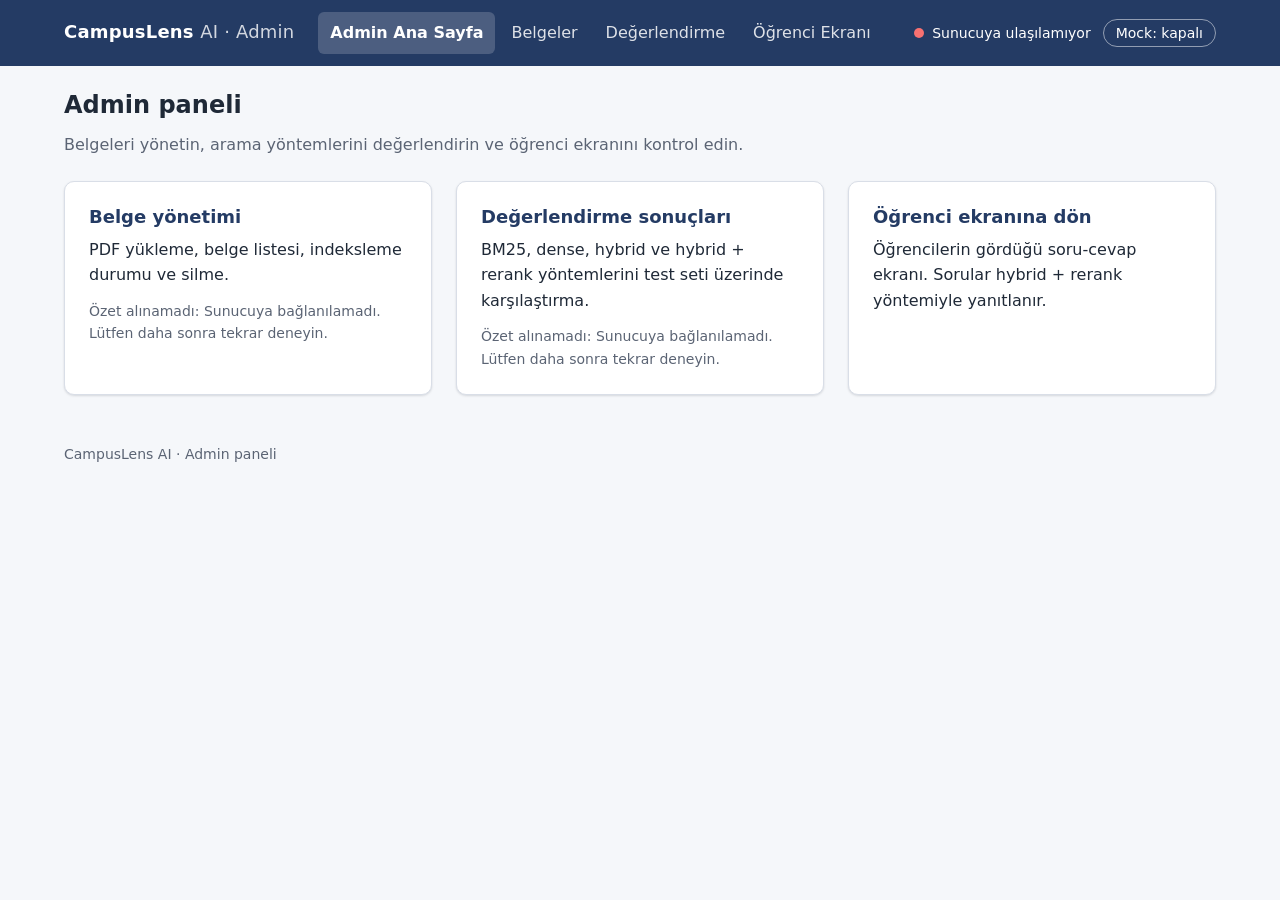
==== frontend/admin.html @ b98a8dbb "fix(frontend): separate student and admin interfaces" ====
<!doctype html>
<html lang="tr">
  <head>
    <meta charset="utf-8" />
    <meta name="viewport" content="width=device-width, initial-scale=1" />
    <title>Admin · CampusLens AI</title>
    <link rel="stylesheet" href="css/app.css" />
    <script type="module" src="js/admin.js"></script>
  </head>
  <body>
    <a class="skip-link" href="#main">İçeriğe geç</a>

    <header class="site-header">
      <div class="site-header__inner">
        <a class="brand" href="admin.html">CampusLens <span>AI · Admin</span></a>
        <nav class="nav" aria-label="Admin menüsü">
          <a href="admin.html" aria-current="page">Admin Ana Sayfa</a>
          <a href="documents.html">Belgeler</a>
          <a href="evaluation.html">Değerlendirme</a>
          <a href="index.html">Öğrenci Ekranı</a>
        </nav>
        <div class="header-tools">
          <span class="health" data-health data-status="unknown" role="status">
            <span class="health__dot" aria-hidden="true"></span>
            <span data-health-text>Sunucu kontrol ediliyor…</span>
          </span>
          <button type="button" class="mock-toggle" data-mock-toggle aria-pressed="false">Mock: kapalı</button>
        </div>
      </div>
    </header>

    <main id="main" class="page" tabindex="-1">
      <div class="page-intro">
        <h1>Admin paneli</h1>
        <p>Belgeleri yönetin, arama yöntemlerini değerlendirin ve öğrenci ekranını kontrol edin.</p>
      </div>

      <ul class="admin-grid" aria-label="Admin bölümleri">
        <li class="card link-card">
          <h2><a class="link-card__link" href="documents.html">Belge yönetimi</a></h2>
          <p>PDF yükleme, belge listesi, indeksleme durumu ve silme.</p>
          <p class="link-card__summary muted" id="documents-summary" aria-live="polite">Özet yükleniyor…</p>
        </li>
        <li class="card link-card">
          <h2><a class="link-card__link" href="evaluation.html">Değerlendirme sonuçları</a></h2>
          <p>BM25, dense, hybrid ve hybrid + rerank yöntemlerini test seti üzerinde karşılaştırma.</p>
          <p class="link-card__summary muted" id="evaluation-summary" aria-live="polite">Özet yükleniyor…</p>
        </li>
        <li class="card link-card">
          <h2><a class="link-card__link" href="index.html">Öğrenci ekranına dön</a></h2>
          <p>Öğrencilerin gördüğü soru-cevap ekranı. Sorular hybrid + rerank yöntemiyle yanıtlanır.</p>
        </li>
      </ul>
    </main>

    <footer class="site-footer">CampusLens AI · Admin paneli</footer>
  </body>
</html>
---- frontend/css/app.css ----
/* ==========================================================================
   CampusLens AI — tek stil dosyası
   Renk ve boşluk değerleri yalnızca burada, değişken olarak tanımlanır.
   ========================================================================== */

:root {
  /* Marka renkleri (görev kılavuzu) */
  --color-primary: #243b64;
  --color-primary-hover: #1b2e4f;
  --color-primary-soft: #e6ebf3;
  --color-bg: #f5f7fa;
  --color-surface: #ffffff;
  --color-text: #1f2937;
  --color-text-muted: #5b6474;
  --color-border: #d9dee7;
  --color-success: #137a52;
  --color-success-soft: #e5f3ed;
  --color-error: #b42318;
  --color-error-soft: #fdecea;
  --color-warning: #8a5a00;
  --color-warning-soft: #fdf3dc;
  --color-neutral: #475569;
  --color-neutral-soft: #eef1f5;
  --color-focus: #3b82f6;
  --color-highlight: #fff4c2;

  /* Boşluklar */
  --space-1: 4px;
  --space-2: 8px;
  --space-3: 12px;
  --space-4: 16px;
  --space-5: 24px;
  --space-6: 32px;
  --space-7: 48px;

  /* Tipografi */
  --font-sans: system-ui, -apple-system, "Segoe UI", Roboto, "Helvetica Neue", Arial, sans-serif;
  --font-mono: ui-monospace, SFMono-Regular, Menlo, Consolas, monospace;
  --font-size-sm: 0.875rem;
  --font-size-base: 1rem;
  --font-size-lg: 1.125rem;
  --font-size-xl: 1.5rem;
  --line-height: 1.6;

  /* Diğer */
  --radius-sm: 6px;
  --radius: 10px;
  --shadow: 0 1px 2px rgba(15, 23, 42, 0.06), 0 1px 3px rgba(15, 23, 42, 0.08);
  --content-width: 1200px;
  --transition: 150ms ease;
}

/* ---------- Temel ---------- */

*,
*::before,
*::after {
  box-sizing: border-box;
}

html {
  -webkit-text-size-adjust: 100%;
}

body {
  margin: 0;
  font-family: var(--font-sans);
  font-size: var(--font-size-base);
  line-height: var(--line-height);
  color: var(--color-text);
  background: var(--color-bg);
  overflow-wrap: anywhere;
}

h1,
h2,
h3 {
  line-height: 1.25;
  margin: 0 0 var(--space-3);
}

h1 {
  font-size: var(--font-size-xl);
}

h2 {
  font-size: var(--font-size-lg);
}

h3 {
  font-size: var(--font-size-base);
}

p {
  margin: 0 0 var(--space-3);
}

a {
  color: var(--color-primary);
}

[hidden] {
  display: none !important;
}

:focus-visible {
  outline: 3px solid var(--color-focus);
  outline-offset: 2px;
}

.visually-hidden {
  position: absolute;
  width: 1px;
  height: 1px;
  padding: 0;
  margin: -1px;
  overflow: hidden;
  clip: rect(0, 0, 0, 0);
  white-space: nowrap;
  border: 0;
}

.skip-link {
  position: absolute;
  left: var(--space-4);
  top: -100px;
  z-index: 100;
  padding: var(--space-2) var(--space-4);
  background: var(--color-surface);
  color: var(--color-primary);
  border-radius: var(--radius-sm);
  box-shadow: var(--shadow);
}

.skip-link:focus {
  top: var(--space-2);
}

/* ---------- Üst bar ---------- */

.site-header {
  background: var(--color-primary);
  color: #fff;
}

.site-header__inner {
  max-width: var(--content-width);
  margin: 0 auto;
  padding: var(--space-3) var(--space-5);
  display: flex;
  align-items: center;
  gap: var(--space-5);
  flex-wrap: wrap;
}

.brand {
  font-weight: 700;
  font-size: var(--font-size-lg);
  color: #fff;
  text-decoration: none;
  letter-spacing: 0.2px;
}

.brand span {
  font-weight: 400;
  opacity: 0.8;
}

.nav {
  display: flex;
  gap: var(--space-1);
  flex-wrap: wrap;
}

.nav a {
  color: #fff;
  text-decoration: none;
  padding: var(--space-2) var(--space-3);
  border-radius: var(--radius-sm);
  opacity: 0.85;
}

.nav a:hover {
  opacity: 1;
  background: rgba(255, 255, 255, 0.1);
}

.nav a[aria-current="page"] {
  opacity: 1;
  background: rgba(255, 255, 255, 0.18);
  font-weight: 600;
}

.nav a:focus-visible,
.site-header button:focus-visible {
  outline-color: #fff;
}

.header-tools {
  margin-left: auto;
  display: flex;
  align-items: center;
  gap: var(--space-3);
  flex-wrap: wrap;
}

.health {
  display: inline-flex;
  align-items: center;
  gap: var(--space-2);
  font-size: var(--font-size-sm);
}

.health__dot {
  width: 10px;
  height: 10px;
  border-radius: 50%;
  background: #9ca3af;
}

.health[data-status="ok"] .health__dot {
  background: #34d399;
}

.health[data-status="down"] .health__dot {
  background: #f87171;
}

.health[data-status="mock"] .health__dot {
  background: #fbbf24;
}

.mock-toggle {
  font: inherit;
  font-size: var(--font-size-sm);
  color: #fff;
  background: transparent;
  border: 1px solid rgba(255, 255, 255, 0.5);
  border-radius: 999px;
  padding: 2px var(--space-3);
  cursor: pointer;
}

.mock-toggle[aria-pressed="true"] {
  background: #fbbf24;
  border-color: #fbbf24;
  color: var(--color-text);
}

/* ---------- Sayfa düzeni ---------- */

.page {
  max-width: var(--content-width);
  margin: 0 auto;
  padding: var(--space-5);
}

.page-intro {
  margin-bottom: var(--space-5);
}

.page-intro p {
  color: var(--color-text-muted);
  max-width: 70ch;
}

.layout {
  display: grid;
  gap: var(--space-5);
  align-items: start;
}

.layout--chat {
  grid-template-columns: minmax(0, 3fr) minmax(0, 2fr);
}

.layout--documents {
  grid-template-columns: minmax(0, 1fr) minmax(0, 2fr);
}

.stack {
  display: grid;
  grid-template-columns: minmax(0, 1fr);
  gap: var(--space-5);
  min-width: 0;
}

.card {
  background: var(--color-surface);
  border: 1px solid var(--color-border);
  border-radius: var(--radius);
  box-shadow: var(--shadow);
  padding: var(--space-5);
  min-width: 0;
}

.card__header {
  display: flex;
  align-items: center;
  justify-content: space-between;
  gap: var(--space-3);
  flex-wrap: wrap;
  margin-bottom: var(--space-4);
}

.card__header h2 {
  margin: 0;
}

.section-spaced {
  margin-top: var(--space-5);
}

.muted {
  color: var(--color-text-muted);
  font-size: var(--font-size-sm);
}

.site-footer {
  max-width: var(--content-width);
  margin: 0 auto;
  padding: var(--space-5);
  color: var(--color-text-muted);
  font-size: var(--font-size-sm);
}

/* ---------- Form ---------- */

.field {
  display: grid;
  gap: var(--space-1);
  margin-bottom: var(--space-4);
}

.field label,
.field legend {
  font-weight: 600;
  font-size: var(--font-size-sm);
}

.field__hint {
  font-size: var(--font-size-sm);
  color: var(--color-text-muted);
}

.field__row {
  display: flex;
  justify-content: space-between;
  gap: var(--space-3);
}

input[type="text"],
input[type="url"],
input[type="file"],
select,
textarea {
  font: inherit;
  color: inherit;
  width: 100%;
  padding: var(--space-2) var(--space-3);
  border: 1px solid var(--color-border);
  border-radius: var(--radius-sm);
  background: var(--color-surface);
}

textarea {
  resize: vertical;
  min-height: 110px;
}

input:focus-visible,
select:focus-visible,
textarea:focus-visible {
  outline: 3px solid var(--color-focus);
  outline-offset: 0;
  border-color: var(--color-focus);
}

[aria-invalid="true"] {
  border-color: var(--color-error);
}

.form-row {
  display: grid;
  grid-template-columns: repeat(auto-fit, minmax(180px, 1fr));
  gap: var(--space-4);
}

.form-actions {
  display: flex;
  gap: var(--space-3);
  flex-wrap: wrap;
  align-items: center;
}

/* ---------- Buton ---------- */

.button {
  font: inherit;
  font-weight: 600;
  display: inline-flex;
  align-items: center;
  justify-content: center;
  gap: var(--space-2);
  padding: var(--space-2) var(--space-4);
  border-radius: var(--radius-sm);
  border: 1px solid var(--color-primary);
  background: var(--color-primary);
  color: #fff;
  cursor: pointer;
  transition: background var(--transition);
  min-height: 40px;
}

.button:hover:not(:disabled) {
  background: var(--color-primary-hover);
}

.button:disabled {
  opacity: 0.6;
  cursor: not-allowed;
}

.button--secondary {
  background: var(--color-surface);
  color: var(--color-primary);
}

.button--secondary:hover:not(:disabled) {
  background: var(--color-primary-soft);
}

.button--danger {
  background: var(--color-surface);
  color: var(--color-error);
  border-color: var(--color-error);
}

.button--danger:hover:not(:disabled) {
  background: var(--color-error-soft);
}

.button--danger[data-confirm="true"] {
  background: var(--color-error);
  color: #fff;
}

.button--small {
  min-height: 32px;
  padding: var(--space-1) var(--space-3);
  font-size: var(--font-size-sm);
}

.chip-list {
  display: flex;
  flex-wrap: wrap;
  gap: var(--space-2);
  margin: 0 0 var(--space-4);
  padding: 0;
  list-style: none;
}

.chip {
  font: inherit;
  font-size: var(--font-size-sm);
  padding: var(--space-1) var(--space-3);
  border-radius: 999px;
  border: 1px solid var(--color-border);
  background: var(--color-bg);
  color: var(--color-text);
  cursor: pointer;
  text-align: left;
}

.chip:hover {
  border-color: var(--color-primary);
}

.spinner {
  width: 16px;
  height: 16px;
  border: 2px solid currentColor;
  border-right-color: transparent;
  border-radius: 50%;
  animation: spin 0.8s linear infinite;
  flex: none;
}

@keyframes spin {
  to {
    transform: rotate(360deg);
  }
}

/* ---------- Durum kutuları ---------- */

.state {
  border-radius: var(--radius);
  padding: var(--space-4) var(--space-5);
  border: 1px solid var(--color-border);
  background: var(--color-surface);
}

.state h3 {
  margin-bottom: var(--space-1);
}

.state p:last-child {
  margin-bottom: 0;
}

.state--empty {
  border-style: dashed;
  color: var(--color-text-muted);
  background: transparent;
}

.state--loading {
  display: flex;
  align-items: center;
  gap: var(--space-3);
  color: var(--color-primary);
}

.state--error {
  border-color: var(--color-error);
  background: var(--color-error-soft);
  color: var(--color-error);
}

.state--error .state__detail {
  color: var(--color-text);
  font-size: var(--font-size-sm);
}

.state--success {
  border-color: var(--color-success);
  background: var(--color-success-soft);
  color: var(--color-success);
}

/* Yetersiz kaynak: hata değil, açıklayıcı nötr durum */
.state--neutral {
  border-color: var(--color-neutral);
  border-left-width: 4px;
  background: var(--color-neutral-soft);
  color: var(--color-text);
}

.state--neutral h3 {
  color: var(--color-neutral);
}

/* ---------- Yanıt ---------- */

.answer__text {
  font-size: var(--font-size-lg);
  margin-bottom: var(--space-4);
  white-space: pre-wrap;
}

.citation {
  font: inherit;
  font-size: 0.8em;
  font-weight: 700;
  vertical-align: super;
  line-height: 1;
  padding: 1px 5px;
  margin: 0 1px;
  border-radius: 4px;
  border: 1px solid var(--color-primary);
  background: var(--color-primary-soft);
  color: var(--color-primary);
  cursor: pointer;
}

.citation:hover {
  background: var(--color-primary);
  color: #fff;
}

.citation--missing {
  border-style: dashed;
  cursor: default;
  opacity: 0.7;
}

.metrics {
  display: flex;
  flex-wrap: wrap;
  gap: var(--space-2) var(--space-5);
  margin: 0;
  padding-top: var(--space-3);
  border-top: 1px solid var(--color-border);
  font-size: var(--font-size-sm);
}

.metrics div {
  display: flex;
  gap: var(--space-1);
}

.metrics dt {
  color: var(--color-text-muted);
}

.metrics dd {
  margin: 0;
  font-weight: 600;
  font-variant-numeric: tabular-nums;
}

/* ---------- Kaynak kartları ---------- */

.source-list {
  display: grid;
  gap: var(--space-3);
  margin: 0;
  padding: 0;
  list-style: none;
}

.source-card {
  border: 1px solid var(--color-border);
  border-radius: var(--radius);
  padding: var(--space-4);
  background: var(--color-surface);
  transition: background var(--transition), border-color var(--transition);
  scroll-margin-top: var(--space-5);
}

.source-card.is-highlighted {
  border-color: var(--color-primary);
  background: var(--color-highlight);
}

.source-card__head {
  display: flex;
  align-items: baseline;
  gap: var(--space-2);
  margin-bottom: var(--space-2);
}

.source-card__id {
  flex: none;
  font-weight: 700;
  font-size: var(--font-size-sm);
  padding: 0 var(--space-2);
  border-radius: 4px;
  background: var(--color-primary);
  color: #fff;
}

.source-card__title {
  font-weight: 600;
  margin: 0;
}

.source-card__page {
  font-size: var(--font-size-sm);
  color: var(--color-text-muted);
  margin-bottom: var(--space-2);
}

.source-card__excerpt {
  margin: 0 0 var(--space-3);
  padding-left: var(--space-3);
  border-left: 3px solid var(--color-border);
  color: var(--color-text);
  font-size: var(--font-size-sm);
  white-space: pre-wrap;
}

.scores {
  display: flex;
  flex-wrap: wrap;
  gap: var(--space-2);
  margin: 0;
  padding: 0;
  list-style: none;
}

.score {
  font-size: var(--font-size-sm);
  font-family: var(--font-mono);
  padding: 0 var(--space-2);
  border-radius: 4px;
  background: var(--color-neutral-soft);
}

/* ---------- Admin ana ekranı ---------- */

.admin-grid {
  display: grid;
  grid-template-columns: repeat(auto-fit, minmax(260px, 1fr));
  gap: var(--space-5);
  margin: 0;
  padding: 0;
  list-style: none;
}

.link-card {
  position: relative;
  transition: border-color var(--transition);
}

.link-card:hover,
.link-card:focus-within {
  border-color: var(--color-primary);
}

.link-card h2 {
  margin-bottom: var(--space-2);
}

.link-card__link {
  text-decoration: none;
}

/* Kartın tamamı tıklanabilir */
.link-card__link::after {
  content: "";
  position: absolute;
  inset: 0;
  border-radius: var(--radius);
}

.link-card p:last-child {
  margin-bottom: 0;
}

/* ---------- Rozetler ---------- */

.badge {
  display: inline-flex;
  align-items: center;
  gap: var(--space-1);
  font-size: var(--font-size-sm);
  font-weight: 600;
  padding: 0 var(--space-2);
  border-radius: 999px;
  background: var(--color-neutral-soft);
  color: var(--color-neutral);
  white-space: nowrap;
}

.badge--uploaded {
  background: var(--color-primary-soft);
  color: var(--color-primary);
}

.badge--processing,
.badge--running {
  background: var(--color-warning-soft);
  color: var(--color-warning);
}

.badge--indexed,
.badge--completed {
  background: var(--color-success-soft);
  color: var(--color-success);
}

.badge--failed {
  background: var(--color-error-soft);
  color: var(--color-error);
}

.badge--mock {
  background: var(--color-warning-soft);
  color: var(--color-warning);
}

/* ---------- Tablolar ---------- */

.table-wrap {
  position: relative; /* visually-hidden öğeler kaydırma alanından taşmasın */
  width: 100%;
  overflow-x: auto;
}

table {
  width: 100%;
  border-collapse: collapse;
  font-size: var(--font-size-sm);
}

th,
td {
  text-align: left;
  padding: var(--space-2) var(--space-3);
  border-bottom: 1px solid var(--color-border);
  vertical-align: top;
}

th {
  color: var(--color-text-muted);
  font-weight: 600;
  white-space: nowrap;
}

td.num,
th.num {
  text-align: right;
  font-variant-numeric: tabular-nums;
  white-space: nowrap;
}

td.is-best {
  font-weight: 700;
  color: var(--color-success);
}

.doc-title {
  font-weight: 600;
}

.doc-error {
  color: var(--color-error);
  margin: var(--space-1) 0 0;
}

.bar {
  display: block;
  height: 4px;
  margin-top: var(--space-1);
  border-radius: 2px;
  background: var(--color-neutral-soft);
  overflow: hidden;
}

.bar__fill {
  display: block;
  height: 100%;
  background: var(--color-primary);
}

/* ---------- Responsive ---------- */

@media (max-width: 960px) {
  .layout--chat,
  .layout--documents {
    grid-template-columns: minmax(0, 1fr);
  }
}

@media (max-width: 768px) {
  .page {
    padding: var(--space-4);
  }

  .card {
    padding: var(--space-4);
  }

  .site-header__inner {
    padding: var(--space-3) var(--space-4);
    gap: var(--space-3);
  }

  .header-tools {
    margin-left: 0;
    width: 100%;
  }

  .form-actions .button {
    flex: 1 1 auto;
  }

  /* Belge tablosu mobilde kart görünümüne geçer */
  .table--stacked thead {
    display: none;
  }

  .table--stacked tr {
    display: block;
    padding: var(--space-3) 0;
    border-bottom: 1px solid var(--color-border);
  }

  .table--stacked td {
    display: flex;
    justify-content: space-between;
    gap: var(--space-3);
    border: 0;
    padding: var(--space-1) 0;
    text-align: right;
  }

  .table--stacked td::before {
    content: attr(data-label);
    color: var(--color-text-muted);
    font-weight: 600;
    text-align: left;
    flex: none;
  }

  .table--stacked td:first-child {
    display: block;
    text-align: left;
  }

  .table--stacked td:first-child::before {
    display: none;
  }

  .table--stacked td.num {
    white-space: normal;
  }
}

@media (prefers-reduced-motion: reduce) {
  * {
    transition: none !important;
    animation-duration: 0.01ms !important;
  }
}
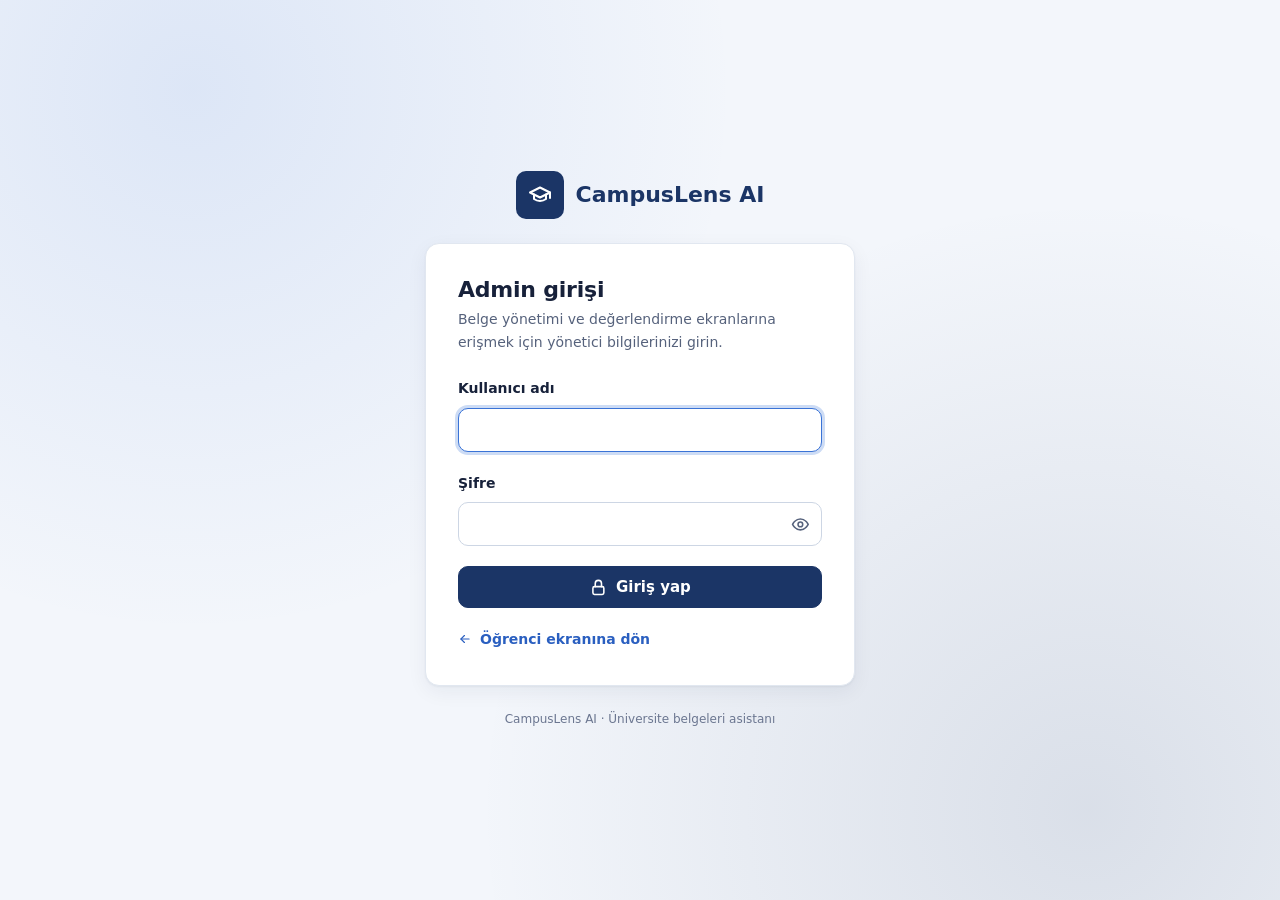
==== commit 273d452a: "feat(frontend): redesign UI and add demo admin login flow" ====
--- a/frontend/admin.html
+++ b/frontend/admin.html
@@ -1,58 +1,150 @@
 <!doctype html>
-<html lang="tr">
+<html lang="tr" class="auth-pending">
   <head>
     <meta charset="utf-8" />
     <meta name="viewport" content="width=device-width, initial-scale=1" />
-    <title>Admin · CampusLens AI</title>
+    <meta name="robots" content="noindex" />
+    <title>Genel Bakış · CampusLens AI Admin</title>
+    <link rel="icon" href="img/favicon.svg" type="image/svg+xml" />
     <link rel="stylesheet" href="css/app.css" />
     <script type="module" src="js/admin.js"></script>
   </head>
   <body>
     <a class="skip-link" href="#main">İçeriğe geç</a>
 
-    <header class="site-header">
-      <div class="site-header__inner">
-        <a class="brand" href="admin.html">CampusLens <span>AI · Admin</span></a>
-        <nav class="nav" aria-label="Admin menüsü">
-          <a href="admin.html" aria-current="page">Admin Ana Sayfa</a>
-          <a href="documents.html">Belgeler</a>
-          <a href="evaluation.html">Değerlendirme</a>
-          <a href="index.html">Öğrenci Ekranı</a>
+    <header class="admin-header">
+      <div class="admin-header__inner">
+        <a class="brand" href="admin.html">
+          <svg class="icon" aria-hidden="true"><use href="img/icons.svg#i-cap"></use></svg>
+          <span>CampusLens AI <span class="brand__product">· Admin</span></span>
+        </a>
+        <span class="brand__sub">Üniversite RAG Asistanı</span>
+        <nav class="admin-nav" aria-label="Admin menüsü">
+          <a href="admin.html" aria-current="page"><svg class="icon icon--sm" aria-hidden="true"><use href="img/icons.svg#i-home"></use></svg>Genel Bakış</a>
+          <a href="documents.html"><svg class="icon icon--sm" aria-hidden="true"><use href="img/icons.svg#i-files"></use></svg>Belgeler</a>
+          <a href="evaluation.html"><svg class="icon icon--sm" aria-hidden="true"><use href="img/icons.svg#i-chart"></use></svg>Değerlendirme</a>
+          <a href="index.html"><svg class="icon icon--sm" aria-hidden="true"><use href="img/icons.svg#i-message"></use></svg>Öğrenci Ekranı</a>
         </nav>
-        <div class="header-tools">
-          <span class="health" data-health data-status="unknown" role="status">
-            <span class="health__dot" aria-hidden="true"></span>
-            <span data-health-text>Sunucu kontrol ediliyor…</span>
+        <div class="admin-header__actions">
+          <span class="status-line" data-status="unknown" role="status">
+            <span class="pill__dot" aria-hidden="true"></span>
+            <span data-status-text>Sunucu kontrol ediliyor…</span>
           </span>
-          <button type="button" class="mock-toggle" data-mock-toggle aria-pressed="false">Mock: kapalı</button>
+          <button type="button" class="header-button mock-toggle" data-mock-toggle aria-pressed="false">Mock: kapalı</button>
+          <button type="button" class="header-button" data-logout>
+            <svg class="icon icon--sm" aria-hidden="true"><use href="img/icons.svg#i-logout"></use></svg>Çıkış yap
+          </button>
         </div>
       </div>
     </header>
 
-    <main id="main" class="page" tabindex="-1">
-      <div class="page-intro">
-        <h1>Admin paneli</h1>
-        <p>Belgeleri yönetin, arama yöntemlerini değerlendirin ve öğrenci ekranını kontrol edin.</p>
+    <main id="main" class="admin-main" tabindex="-1">
+      <h1 class="visually-hidden">Genel bakış</h1>
+
+      <section class="stats" aria-label="Özet">
+        <article class="card stat">
+          <span class="icon-tile"><svg class="icon" aria-hidden="true"><use href="img/icons.svg#i-file"></use></svg></span>
+          <div>
+            <p class="stat__label">Toplam belge</p>
+            <p class="stat__value" id="stat-documents">—</p>
+            <p class="stat__sub" id="stat-documents-sub">&nbsp;</p>
+          </div>
+        </article>
+        <article class="card stat">
+          <span class="icon-tile"><svg class="icon" aria-hidden="true"><use href="img/icons.svg#i-layers"></use></svg></span>
+          <div>
+            <p class="stat__label">İndekslenen</p>
+            <p class="stat__value" id="stat-indexed">—</p>
+            <p class="stat__sub" id="stat-indexed-sub">&nbsp;</p>
+          </div>
+        </article>
+        <article class="card stat">
+          <span class="icon-tile"><svg class="icon" aria-hidden="true"><use href="img/icons.svg#i-grid"></use></svg></span>
+          <div>
+            <p class="stat__label">Toplam parça</p>
+            <p class="stat__value" id="stat-chunks">—</p>
+            <p class="stat__sub">Aramada kullanılan metin parçaları</p>
+          </div>
+        </article>
+        <article class="card stat">
+          <span class="icon-tile"><svg class="icon" aria-hidden="true"><use href="img/icons.svg#i-activity"></use></svg></span>
+          <div>
+            <p class="stat__label">Sistem durumu</p>
+            <p class="stat__value" id="stat-health"><span class="pill">Kontrol ediliyor</span></p>
+          </div>
+        </article>
+      </section>
+
+      <div class="dash-grid">
+        <section class="card" aria-labelledby="chart-heading">
+          <div class="card__header">
+            <div>
+              <h2 id="chart-heading" class="card__title">Arama yöntemi karşılaştırması</h2>
+              <p class="card__subtitle" id="chart-subtitle">Son tamamlanan değerlendirmede Source Recall@5 (yüksek daha iyi)</p>
+            </div>
+            <a class="link-arrow" href="evaluation.html">Tablo görünümü <svg class="icon icon--sm" aria-hidden="true"><use href="img/icons.svg#i-arrow-right"></use></svg></a>
+          </div>
+          <div id="method-chart" aria-live="polite">
+            <div class="state state--loading"><span class="spinner" aria-hidden="true"></span><span>Sonuçlar yükleniyor…</span></div>
+          </div>
+        </section>
+
+        <section class="card" aria-labelledby="health-heading">
+          <div class="card__header">
+            <h2 id="health-heading" class="card__title">Sistem sağlığı</h2>
+            <button type="button" class="icon-button" id="health-refresh" aria-label="Sistem sağlığını yenile"><svg class="icon" aria-hidden="true"><use href="img/icons.svg#i-refresh"></use></svg></button>
+          </div>
+          <ul class="health-list" id="health-list" aria-live="polite"></ul>
+        </section>
       </div>
 
-      <ul class="admin-grid" aria-label="Admin bölümleri">
-        <li class="card link-card">
-          <h2><a class="link-card__link" href="documents.html">Belge yönetimi</a></h2>
-          <p>PDF yükleme, belge listesi, indeksleme durumu ve silme.</p>
-          <p class="link-card__summary muted" id="documents-summary" aria-live="polite">Özet yükleniyor…</p>
-        </li>
-        <li class="card link-card">
-          <h2><a class="link-card__link" href="evaluation.html">Değerlendirme sonuçları</a></h2>
-          <p>BM25, dense, hybrid ve hybrid + rerank yöntemlerini test seti üzerinde karşılaştırma.</p>
-          <p class="link-card__summary muted" id="evaluation-summary" aria-live="polite">Özet yükleniyor…</p>
-        </li>
-        <li class="card link-card">
-          <h2><a class="link-card__link" href="index.html">Öğrenci ekranına dön</a></h2>
-          <p>Öğrencilerin gördüğü soru-cevap ekranı. Sorular hybrid + rerank yöntemiyle yanıtlanır.</p>
-        </li>
-      </ul>
+      <div class="dash-grid">
+        <section class="card" aria-labelledby="recent-heading">
+          <div class="card__header">
+            <h2 id="recent-heading" class="card__title">Son yüklenen belgeler</h2>
+            <a class="link-arrow" href="documents.html">Tüm belgeleri görüntüle <svg class="icon icon--sm" aria-hidden="true"><use href="img/icons.svg#i-arrow-right"></use></svg></a>
+          </div>
+          <div id="recent-state" class="state state--loading"><span class="spinner" aria-hidden="true"></span><span>Belgeler yükleniyor…</span></div>
+          <div class="table-wrap" id="recent-wrap" hidden>
+            <table class="table--stacked">
+              <caption class="visually-hidden">En son yüklenen beş belge</caption>
+              <thead>
+                <tr>
+                  <th scope="col">Belge adı</th>
+                  <th scope="col">Yüklenme tarihi</th>
+                  <th scope="col" class="num">Parça</th>
+                  <th scope="col">İndeks durumu</th>
+                </tr>
+              </thead>
+              <tbody id="recent-body"></tbody>
+            </table>
+          </div>
+        </section>
+
+        <section class="card" aria-labelledby="actions-heading">
+          <h2 id="actions-heading" class="card__title">Hızlı işlemler</h2>
+          <div class="quick-actions">
+            <a class="quick-action quick-action--primary" href="documents.html#upload">
+              <svg class="icon icon--lg" aria-hidden="true"><use href="img/icons.svg#i-upload"></use></svg>
+              <span>
+                <span class="quick-action__title">Belge yükle</span>
+                <span class="quick-action__desc">PDF, en fazla <span data-max-upload>20</span> MB</span>
+              </span>
+              <svg class="icon" aria-hidden="true"><use href="img/icons.svg#i-chevron-right"></use></svg>
+            </a>
+            <a class="quick-action" href="evaluation.html">
+              <svg class="icon icon--lg" aria-hidden="true"><use href="img/icons.svg#i-play"></use></svg>
+              <span>
+                <span class="quick-action__title">Değerlendirme başlat</span>
+                <span class="quick-action__desc">Arama yöntemlerini test sorularında karşılaştır</span>
+              </span>
+              <svg class="icon" aria-hidden="true"><use href="img/icons.svg#i-chevron-right"></use></svg>
+            </a>
+          </div>
+        </section>
+      </div>
     </main>
 
-    <footer class="site-footer">CampusLens AI · Admin paneli</footer>
+    <footer class="site-footer">CampusLens AI · Admin paneli · Demo giriş; gerçek yetkilendirme backend tarafında eklenecek.</footer>
   </body>
 </html>
--- a/frontend/css/app.css
+++ b/frontend/css/app.css
@@ -1,53 +1,86 @@
 /* ==========================================================================
    CampusLens AI — tek stil dosyası
-   Renk ve boşluk değerleri yalnızca burada, değişken olarak tanımlanır.
+   Renk, boşluk ve yarıçap değerleri yalnızca burada, değişken olarak tanımlanır.
+   Bölümler: tokenlar · temel · ortak bileşenler · öğrenci ekranı · admin kabuğu ·
+             admin sayfaları · giriş sayfası · responsive
    ========================================================================== */
 
 :root {
-  /* Marka renkleri (görev kılavuzu) */
-  --color-primary: #243b64;
-  --color-primary-hover: #1b2e4f;
-  --color-primary-soft: #e6ebf3;
-  --color-bg: #f5f7fa;
+  /* Lacivert marka tonları */
+  --navy-950: #10224a;
+  --navy-900: #14295a;
+  --navy-800: #1b3566;
+  --navy-700: #243b64; /* kılavuzdaki ana renk */
+  --navy-600: #2c4a80;
+
+  /* Vurgu mavisi (butonlar, bağlantılar, grafik) */
+  --blue-700: #1f4fa8;
+  --blue-600: #2a5fc0;
+  --blue-500: #3a73d6;
+  --blue-100: #e3ecfb;
+  --blue-50: #f1f5fd;
+
+  /* Yüzeyler ve metin */
+  --color-bg: #f3f6fb;
   --color-surface: #ffffff;
-  --color-text: #1f2937;
-  --color-text-muted: #5b6474;
-  --color-border: #d9dee7;
-  --color-success: #137a52;
-  --color-success-soft: #e5f3ed;
+  --color-surface-muted: #f7f9fc;
+  --color-border: #e1e7f0;
+  --color-border-strong: #cdd6e4;
+  --color-text: #17213a;
+  --color-text-muted: #56627c;
+  --color-text-subtle: #6b7690;
+  --color-on-dark: #ffffff;
+  --color-on-dark-muted: rgba(255, 255, 255, 0.78);
+
+  /* Durum renkleri (her zaman ikon + etiketle birlikte) */
+  --color-success: #127a50;
+  --color-success-soft: #e2f4eb;
+  --color-warning: #8f5400;
+  --color-warning-soft: #fdf0d9;
   --color-error: #b42318;
   --color-error-soft: #fdecea;
-  --color-warning: #8a5a00;
-  --color-warning-soft: #fdf3dc;
-  --color-neutral: #475569;
-  --color-neutral-soft: #eef1f5;
+  --color-neutral: #4a5568;
+  --color-neutral-soft: #edf0f5;
+
   --color-focus: #3b82f6;
-  --color-highlight: #fff4c2;
+  --color-highlight: #fff6d6;
 
   /* Boşluklar */
   --space-1: 4px;
   --space-2: 8px;
   --space-3: 12px;
   --space-4: 16px;
-  --space-5: 24px;
-  --space-6: 32px;
-  --space-7: 48px;
+  --space-5: 20px;
+  --space-6: 24px;
+  --space-7: 32px;
+  --space-8: 48px;
 
   /* Tipografi */
-  --font-sans: system-ui, -apple-system, "Segoe UI", Roboto, "Helvetica Neue", Arial, sans-serif;
+  --font-sans: "Inter", system-ui, -apple-system, "Segoe UI", Roboto, "Helvetica Neue", Arial, sans-serif;
   --font-mono: ui-monospace, SFMono-Regular, Menlo, Consolas, monospace;
-  --font-size-sm: 0.875rem;
-  --font-size-base: 1rem;
-  --font-size-lg: 1.125rem;
-  --font-size-xl: 1.5rem;
+  --text-xs: 0.75rem;
+  --text-sm: 0.875rem;
+  --text-base: 0.9375rem;
+  --text-md: 1rem;
+  --text-lg: 1.125rem;
+  --text-xl: 1.375rem;
+  --text-2xl: 1.75rem;
   --line-height: 1.6;
 
   /* Diğer */
-  --radius-sm: 6px;
+  --radius-sm: 8px;
   --radius: 10px;
-  --shadow: 0 1px 2px rgba(15, 23, 42, 0.06), 0 1px 3px rgba(15, 23, 42, 0.08);
-  --content-width: 1200px;
+  --radius-lg: 14px;
+  --radius-xl: 18px;
+  --shadow-sm: 0 1px 2px rgba(16, 34, 74, 0.06);
+  --shadow: 0 1px 2px rgba(16, 34, 74, 0.05), 0 6px 20px rgba(16, 34, 74, 0.06);
+  --shadow-lg: 0 12px 40px rgba(16, 34, 74, 0.16);
   --transition: 150ms ease;
+
+  --sidebar-width: 264px;
+  --sources-width: 340px;
+  --content-width: 1280px;
+  --chat-width: 780px;
 }
 
 /* ---------- Temel ---------- */
@@ -62,10 +95,15 @@
   -webkit-text-size-adjust: 100%;
 }
 
+/* Admin sayfaları oturum kontrolü bitene kadar gizli kalır (bkz. auth.js) */
+html.auth-pending body {
+  visibility: hidden;
+}
+
 body {
   margin: 0;
   font-family: var(--font-sans);
-  font-size: var(--font-size-base);
+  font-size: var(--text-base);
   line-height: var(--line-height);
   color: var(--color-text);
   background: var(--color-bg);
@@ -75,20 +113,22 @@
 h1,
 h2,
 h3 {
-  line-height: 1.25;
-  margin: 0 0 var(--space-3);
+  line-height: 1.3;
+  margin: 0 0 var(--space-2);
+  color: var(--color-text);
 }
 
 h1 {
-  font-size: var(--font-size-xl);
+  font-size: var(--text-2xl);
+  letter-spacing: -0.01em;
 }
 
 h2 {
-  font-size: var(--font-size-lg);
+  font-size: var(--text-lg);
 }
 
 h3 {
-  font-size: var(--font-size-base);
+  font-size: var(--text-md);
 }
 
 p {
@@ -96,7 +136,11 @@
 }
 
 a {
-  color: var(--color-primary);
+  color: var(--blue-600);
+}
+
+button {
+  font: inherit;
 }
 
 [hidden] {
@@ -127,7 +171,7 @@
   z-index: 100;
   padding: var(--space-2) var(--space-4);
   background: var(--color-surface);
-  color: var(--color-primary);
+  color: var(--navy-700);
   border-radius: var(--radius-sm);
   box-shadow: var(--shadow);
 }
@@ -136,284 +180,118 @@
   top: var(--space-2);
 }
 
-/* ---------- Üst bar ---------- */
-
-.site-header {
-  background: var(--color-primary);
-  color: #fff;
-}
-
-.site-header__inner {
-  max-width: var(--content-width);
-  margin: 0 auto;
-  padding: var(--space-3) var(--space-5);
-  display: flex;
-  align-items: center;
-  gap: var(--space-5);
-  flex-wrap: wrap;
-}
-
-.brand {
-  font-weight: 700;
-  font-size: var(--font-size-lg);
-  color: #fff;
-  text-decoration: none;
-  letter-spacing: 0.2px;
-}
-
-.brand span {
-  font-weight: 400;
-  opacity: 0.8;
-}
-
-.nav {
-  display: flex;
-  gap: var(--space-1);
-  flex-wrap: wrap;
-}
-
-.nav a {
-  color: #fff;
-  text-decoration: none;
-  padding: var(--space-2) var(--space-3);
-  border-radius: var(--radius-sm);
-  opacity: 0.85;
-}
-
-.nav a:hover {
-  opacity: 1;
-  background: rgba(255, 255, 255, 0.1);
-}
-
-.nav a[aria-current="page"] {
-  opacity: 1;
-  background: rgba(255, 255, 255, 0.18);
-  font-weight: 600;
-}
-
-.nav a:focus-visible,
-.site-header button:focus-visible {
-  outline-color: #fff;
-}
-
-.header-tools {
-  margin-left: auto;
-  display: flex;
-  align-items: center;
-  gap: var(--space-3);
-  flex-wrap: wrap;
-}
-
-.health {
-  display: inline-flex;
-  align-items: center;
-  gap: var(--space-2);
-  font-size: var(--font-size-sm);
-}
-
-.health__dot {
-  width: 10px;
-  height: 10px;
-  border-radius: 50%;
-  background: #9ca3af;
-}
-
-.health[data-status="ok"] .health__dot {
-  background: #34d399;
-}
-
-.health[data-status="down"] .health__dot {
-  background: #f87171;
-}
-
-.health[data-status="mock"] .health__dot {
-  background: #fbbf24;
-}
-
-.mock-toggle {
-  font: inherit;
-  font-size: var(--font-size-sm);
-  color: #fff;
-  background: transparent;
-  border: 1px solid rgba(255, 255, 255, 0.5);
-  border-radius: 999px;
-  padding: 2px var(--space-3);
-  cursor: pointer;
-}
-
-.mock-toggle[aria-pressed="true"] {
-  background: #fbbf24;
-  border-color: #fbbf24;
-  color: var(--color-text);
-}
-
-/* ---------- Sayfa düzeni ---------- */
-
-.page {
-  max-width: var(--content-width);
-  margin: 0 auto;
-  padding: var(--space-5);
-}
-
-.page-intro {
-  margin-bottom: var(--space-5);
-}
-
-.page-intro p {
+.icon {
+  width: 1.25em;
+  height: 1.25em;
+  flex: none;
+  fill: none;
+  stroke: currentColor;
+  stroke-width: 2;
+  stroke-linecap: round;
+  stroke-linejoin: round;
+  vertical-align: middle;
+}
+
+.icon--sm {
+  width: 1em;
+  height: 1em;
+}
+
+.icon--lg {
+  width: 1.5em;
+  height: 1.5em;
+}
+
+.muted {
   color: var(--color-text-muted);
-  max-width: 70ch;
-}
-
-.layout {
-  display: grid;
-  gap: var(--space-5);
-  align-items: start;
-}
-
-.layout--chat {
-  grid-template-columns: minmax(0, 3fr) minmax(0, 2fr);
-}
-
-.layout--documents {
-  grid-template-columns: minmax(0, 1fr) minmax(0, 2fr);
-}
-
-.stack {
-  display: grid;
-  grid-template-columns: minmax(0, 1fr);
-  gap: var(--space-5);
-  min-width: 0;
-}
+  font-size: var(--text-sm);
+}
+
+.section-spaced {
+  margin-top: var(--space-5);
+}
+
+/* ---------- Ortak bileşenler ---------- */
 
 .card {
   background: var(--color-surface);
   border: 1px solid var(--color-border);
-  border-radius: var(--radius);
+  border-radius: var(--radius-lg);
   box-shadow: var(--shadow);
-  padding: var(--space-5);
+  padding: var(--space-6);
   min-width: 0;
 }
 
 .card__header {
   display: flex;
-  align-items: center;
+  align-items: flex-start;
   justify-content: space-between;
   gap: var(--space-3);
   flex-wrap: wrap;
-  margin-bottom: var(--space-4);
-}
-
-.card__header h2 {
+  margin-bottom: var(--space-5);
+}
+
+.card__title {
+  display: flex;
+  align-items: center;
+  gap: var(--space-2);
   margin: 0;
-}
-
-.section-spaced {
-  margin-top: var(--space-5);
-}
-
-.muted {
+  font-size: var(--text-lg);
+}
+
+.card__title .icon {
+  color: var(--navy-700);
+}
+
+.card__subtitle {
+  margin: var(--space-1) 0 0;
   color: var(--color-text-muted);
-  font-size: var(--font-size-sm);
-}
-
-.site-footer {
-  max-width: var(--content-width);
-  margin: 0 auto;
-  padding: var(--space-5);
-  color: var(--color-text-muted);
-  font-size: var(--font-size-sm);
-}
-
-/* ---------- Form ---------- */
-
-.field {
-  display: grid;
-  gap: var(--space-1);
-  margin-bottom: var(--space-4);
-}
-
-.field label,
-.field legend {
-  font-weight: 600;
-  font-size: var(--font-size-sm);
-}
-
-.field__hint {
-  font-size: var(--font-size-sm);
-  color: var(--color-text-muted);
-}
-
-.field__row {
-  display: flex;
-  justify-content: space-between;
-  gap: var(--space-3);
-}
-
-input[type="text"],
-input[type="url"],
-input[type="file"],
-select,
-textarea {
-  font: inherit;
-  color: inherit;
-  width: 100%;
-  padding: var(--space-2) var(--space-3);
-  border: 1px solid var(--color-border);
-  border-radius: var(--radius-sm);
-  background: var(--color-surface);
-}
-
-textarea {
-  resize: vertical;
-  min-height: 110px;
-}
-
-input:focus-visible,
-select:focus-visible,
-textarea:focus-visible {
-  outline: 3px solid var(--color-focus);
-  outline-offset: 0;
-  border-color: var(--color-focus);
-}
-
-[aria-invalid="true"] {
-  border-color: var(--color-error);
-}
-
-.form-row {
-  display: grid;
-  grid-template-columns: repeat(auto-fit, minmax(180px, 1fr));
-  gap: var(--space-4);
-}
-
-.form-actions {
-  display: flex;
-  gap: var(--space-3);
-  flex-wrap: wrap;
-  align-items: center;
-}
-
-/* ---------- Buton ---------- */
+  font-size: var(--text-sm);
+}
+
+.icon-tile {
+  display: inline-grid;
+  place-items: center;
+  width: 48px;
+  height: 48px;
+  flex: none;
+  border-radius: var(--radius);
+  background: var(--blue-50);
+  color: var(--navy-700);
+}
+
+.icon-tile .icon {
+  width: 24px;
+  height: 24px;
+}
+
+.icon-tile--sm {
+  width: 40px;
+  height: 40px;
+}
+
+/* Butonlar */
 
 .button {
-  font: inherit;
-  font-weight: 600;
   display: inline-flex;
   align-items: center;
   justify-content: center;
   gap: var(--space-2);
-  padding: var(--space-2) var(--space-4);
-  border-radius: var(--radius-sm);
-  border: 1px solid var(--color-primary);
-  background: var(--color-primary);
+  min-height: 42px;
+  padding: var(--space-2) var(--space-5);
+  border-radius: var(--radius);
+  border: 1px solid var(--navy-800);
+  background: var(--navy-800);
   color: #fff;
+  font-weight: 600;
+  white-space: nowrap;
+  text-decoration: none;
   cursor: pointer;
-  transition: background var(--transition);
-  min-height: 40px;
+  transition: background var(--transition), border-color var(--transition), box-shadow var(--transition);
 }
 
 .button:hover:not(:disabled) {
-  background: var(--color-primary-hover);
+  background: var(--navy-950);
 }
 
 .button:disabled {
@@ -421,59 +299,67 @@
   cursor: not-allowed;
 }
 
+.button--block {
+  width: 100%;
+}
+
+.button--accent {
+  background: var(--blue-600);
+  border-color: var(--blue-600);
+}
+
+.button--accent:hover:not(:disabled) {
+  background: var(--blue-700);
+}
+
 .button--secondary {
   background: var(--color-surface);
-  color: var(--color-primary);
+  border-color: var(--color-border-strong);
+  color: var(--navy-700);
 }
 
 .button--secondary:hover:not(:disabled) {
-  background: var(--color-primary-soft);
+  background: var(--blue-50);
 }
 
 .button--danger {
-  background: var(--color-surface);
-  color: var(--color-error);
+  background: var(--color-error);
   border-color: var(--color-error);
 }
 
 .button--danger:hover:not(:disabled) {
-  background: var(--color-error-soft);
-}
-
-.button--danger[data-confirm="true"] {
-  background: var(--color-error);
-  color: #fff;
+  background: #8f1c13;
 }
 
 .button--small {
-  min-height: 32px;
+  min-height: 34px;
   padding: var(--space-1) var(--space-3);
-  font-size: var(--font-size-sm);
-}
-
-.chip-list {
-  display: flex;
-  flex-wrap: wrap;
-  gap: var(--space-2);
-  margin: 0 0 var(--space-4);
+  font-size: var(--text-sm);
+}
+
+.icon-button {
+  display: inline-grid;
+  place-items: center;
+  width: 34px;
+  height: 34px;
   padding: 0;
-  list-style: none;
-}
-
-.chip {
-  font: inherit;
-  font-size: var(--font-size-sm);
-  padding: var(--space-1) var(--space-3);
-  border-radius: 999px;
-  border: 1px solid var(--color-border);
-  background: var(--color-bg);
+  border: 1px solid transparent;
+  border-radius: var(--radius-sm);
+  background: transparent;
+  color: var(--color-text-muted);
+  cursor: pointer;
+  transition: background var(--transition), color var(--transition);
+}
+
+.icon-button:hover {
+  background: var(--color-neutral-soft);
   color: var(--color-text);
-  cursor: pointer;
-  text-align: left;
-}
-
-.chip:hover {
-  border-color: var(--color-primary);
+}
+
+.icon-button[aria-expanded="true"] {
+  background: var(--blue-100);
+  color: var(--navy-700);
+  border-color: var(--blue-100);
 }
 
 .spinner {
@@ -492,286 +378,248 @@
   }
 }
 
-/* ---------- Durum kutuları ---------- */
-
-.state {
-  border-radius: var(--radius);
-  padding: var(--space-4) var(--space-5);
-  border: 1px solid var(--color-border);
-  background: var(--color-surface);
-}
-
-.state h3 {
-  margin-bottom: var(--space-1);
-}
-
-.state p:last-child {
-  margin-bottom: 0;
-}
-
-.state--empty {
-  border-style: dashed;
+/* Form alanları */
+
+.field {
+  display: grid;
+  gap: var(--space-2);
+  margin-bottom: var(--space-5);
+}
+
+.field__label-row {
+  display: flex;
+  justify-content: space-between;
+  align-items: center;
+  gap: var(--space-2);
+}
+
+.field label,
+.field__label {
+  font-weight: 600;
+  font-size: var(--text-sm);
+}
+
+.field__hint {
+  font-size: var(--text-sm);
   color: var(--color-text-muted);
-  background: transparent;
-}
-
-.state--loading {
-  display: flex;
-  align-items: center;
-  gap: var(--space-3);
-  color: var(--color-primary);
-}
-
-.state--error {
-  border-color: var(--color-error);
+}
+
+.field__error {
+  display: flex;
+  align-items: center;
+  gap: var(--space-1);
+  font-size: var(--text-sm);
+  color: var(--color-error);
+  margin: 0;
+}
+
+.tag {
+  display: inline-flex;
+  align-items: center;
+  padding: 0 var(--space-2);
+  border-radius: 999px;
+  font-size: var(--text-xs);
+  font-weight: 600;
+  background: var(--color-neutral-soft);
+  color: var(--color-neutral);
+}
+
+.tag--required {
   background: var(--color-error-soft);
   color: var(--color-error);
 }
 
-.state--error .state__detail {
-  color: var(--color-text);
-  font-size: var(--font-size-sm);
-}
-
-.state--success {
-  border-color: var(--color-success);
+.input,
+input[type="text"],
+input[type="url"],
+input[type="search"],
+input[type="password"],
+select,
+textarea {
+  font: inherit;
+  color: inherit;
+  width: 100%;
+  min-height: 44px;
+  padding: var(--space-2) var(--space-3);
+  border: 1px solid var(--color-border-strong);
+  border-radius: var(--radius);
+  background: var(--color-surface);
+  transition: border-color var(--transition), box-shadow var(--transition);
+}
+
+input:focus-visible,
+select:focus-visible,
+textarea:focus-visible {
+  outline: none;
+  border-color: var(--blue-500);
+  box-shadow: 0 0 0 3px rgba(58, 115, 214, 0.25);
+}
+
+[aria-invalid="true"] {
+  border-color: var(--color-error) !important;
+}
+
+.input-icon {
+  position: relative;
+}
+
+.input-icon > .icon {
+  position: absolute;
+  left: var(--space-3);
+  top: 50%;
+  transform: translateY(-50%);
+  color: var(--color-text-subtle);
+  pointer-events: none;
+}
+
+.input-icon > input {
+  padding-left: 40px;
+}
+
+/* Durum hapı: renk + ikon/nokta + metin */
+
+.pill {
+  display: inline-flex;
+  align-items: center;
+  gap: 6px;
+  padding: 2px var(--space-3) 2px var(--space-2);
+  border-radius: 999px;
+  font-size: var(--text-sm);
+  font-weight: 600;
+  white-space: nowrap;
+  background: var(--color-neutral-soft);
+  color: var(--color-neutral);
+}
+
+.pill .icon {
+  width: 15px;
+  height: 15px;
+}
+
+.pill__dot {
+  width: 8px;
+  height: 8px;
+  border-radius: 50%;
+  background: currentColor;
+}
+
+.pill--ok,
+.pill--indexed,
+.pill--completed {
   background: var(--color-success-soft);
   color: var(--color-success);
 }
 
-/* Yetersiz kaynak: hata değil, açıklayıcı nötr durum */
-.state--neutral {
-  border-color: var(--color-neutral);
-  border-left-width: 4px;
+.pill--pending,
+.pill--processing,
+.pill--running,
+.pill--uploaded,
+.pill--mock {
+  background: var(--color-warning-soft);
+  color: var(--color-warning);
+}
+
+.pill--error,
+.pill--failed,
+.pill--down {
+  background: var(--color-error-soft);
+  color: var(--color-error);
+}
+
+.pill--info {
+  background: var(--blue-100);
+  color: var(--blue-700);
+}
+
+/* Durum kutuları */
+
+.notice {
+  display: flex;
+  gap: var(--space-3);
+  align-items: flex-start;
+  border-radius: var(--radius);
+  padding: var(--space-3) var(--space-4);
+  border: 1px solid var(--color-border);
+  background: var(--color-surface-muted);
+  font-size: var(--text-sm);
+}
+
+.notice > .icon {
+  margin-top: 2px;
+}
+
+.notice p:last-child {
+  margin-bottom: 0;
+}
+
+.notice__title {
+  font-weight: 700;
+  margin: 0 0 2px;
+}
+
+.notice--success {
+  border-color: #b8e2cd;
+  background: var(--color-success-soft);
+  color: var(--color-success);
+}
+
+.notice--error {
+  border-color: #f3c3be;
+  background: var(--color-error-soft);
+  color: var(--color-error);
+}
+
+.notice--error .notice__detail {
+  color: var(--color-text);
+}
+
+.notice--warning {
+  border-color: #f2d7a6;
+  background: var(--color-warning-soft);
+  color: var(--color-warning);
+}
+
+.notice--neutral {
+  border-color: var(--color-border-strong);
+  border-left: 4px solid var(--color-neutral);
   background: var(--color-neutral-soft);
   color: var(--color-text);
 }
 
-.state--neutral h3 {
-  color: var(--color-neutral);
-}
-
-/* ---------- Yanıt ---------- */
-
-.answer__text {
-  font-size: var(--font-size-lg);
-  margin-bottom: var(--space-4);
-  white-space: pre-wrap;
-}
-
-.citation {
-  font: inherit;
-  font-size: 0.8em;
-  font-weight: 700;
-  vertical-align: super;
-  line-height: 1;
-  padding: 1px 5px;
-  margin: 0 1px;
-  border-radius: 4px;
-  border: 1px solid var(--color-primary);
-  background: var(--color-primary-soft);
-  color: var(--color-primary);
-  cursor: pointer;
-}
-
-.citation:hover {
-  background: var(--color-primary);
-  color: #fff;
-}
-
-.citation--missing {
-  border-style: dashed;
-  cursor: default;
-  opacity: 0.7;
-}
-
-.metrics {
-  display: flex;
-  flex-wrap: wrap;
-  gap: var(--space-2) var(--space-5);
+.notice--info {
+  border-color: #c9d9f5;
+  background: var(--blue-50);
+  color: var(--color-text);
+}
+
+.notice--info > .icon {
+  color: var(--blue-600);
+}
+
+.state {
+  display: grid;
+  justify-items: center;
+  gap: var(--space-2);
+  padding: var(--space-7) var(--space-5);
+  text-align: center;
+  color: var(--color-text-muted);
+  border: 1px dashed var(--color-border-strong);
+  border-radius: var(--radius-lg);
+}
+
+.state--loading {
+  display: flex;
+  justify-content: center;
+  align-items: center;
+  border-style: solid;
+  color: var(--navy-700);
+}
+
+.state p {
   margin: 0;
-  padding-top: var(--space-3);
-  border-top: 1px solid var(--color-border);
-  font-size: var(--font-size-sm);
-}
-
-.metrics div {
-  display: flex;
-  gap: var(--space-1);
-}
-
-.metrics dt {
-  color: var(--color-text-muted);
-}
-
-.metrics dd {
-  margin: 0;
-  font-weight: 600;
-  font-variant-numeric: tabular-nums;
-}
-
-/* ---------- Kaynak kartları ---------- */
-
-.source-list {
-  display: grid;
-  gap: var(--space-3);
-  margin: 0;
-  padding: 0;
-  list-style: none;
-}
-
-.source-card {
-  border: 1px solid var(--color-border);
-  border-radius: var(--radius);
-  padding: var(--space-4);
-  background: var(--color-surface);
-  transition: background var(--transition), border-color var(--transition);
-  scroll-margin-top: var(--space-5);
-}
-
-.source-card.is-highlighted {
-  border-color: var(--color-primary);
-  background: var(--color-highlight);
-}
-
-.source-card__head {
-  display: flex;
-  align-items: baseline;
-  gap: var(--space-2);
-  margin-bottom: var(--space-2);
-}
-
-.source-card__id {
-  flex: none;
-  font-weight: 700;
-  font-size: var(--font-size-sm);
-  padding: 0 var(--space-2);
-  border-radius: 4px;
-  background: var(--color-primary);
-  color: #fff;
-}
-
-.source-card__title {
-  font-weight: 600;
-  margin: 0;
-}
-
-.source-card__page {
-  font-size: var(--font-size-sm);
-  color: var(--color-text-muted);
-  margin-bottom: var(--space-2);
-}
-
-.source-card__excerpt {
-  margin: 0 0 var(--space-3);
-  padding-left: var(--space-3);
-  border-left: 3px solid var(--color-border);
-  color: var(--color-text);
-  font-size: var(--font-size-sm);
-  white-space: pre-wrap;
-}
-
-.scores {
-  display: flex;
-  flex-wrap: wrap;
-  gap: var(--space-2);
-  margin: 0;
-  padding: 0;
-  list-style: none;
-}
-
-.score {
-  font-size: var(--font-size-sm);
-  font-family: var(--font-mono);
-  padding: 0 var(--space-2);
-  border-radius: 4px;
-  background: var(--color-neutral-soft);
-}
-
-/* ---------- Admin ana ekranı ---------- */
-
-.admin-grid {
-  display: grid;
-  grid-template-columns: repeat(auto-fit, minmax(260px, 1fr));
-  gap: var(--space-5);
-  margin: 0;
-  padding: 0;
-  list-style: none;
-}
-
-.link-card {
-  position: relative;
-  transition: border-color var(--transition);
-}
-
-.link-card:hover,
-.link-card:focus-within {
-  border-color: var(--color-primary);
-}
-
-.link-card h2 {
-  margin-bottom: var(--space-2);
-}
-
-.link-card__link {
-  text-decoration: none;
-}
-
-/* Kartın tamamı tıklanabilir */
-.link-card__link::after {
-  content: "";
-  position: absolute;
-  inset: 0;
-  border-radius: var(--radius);
-}
-
-.link-card p:last-child {
-  margin-bottom: 0;
-}
-
-/* ---------- Rozetler ---------- */
-
-.badge {
-  display: inline-flex;
-  align-items: center;
-  gap: var(--space-1);
-  font-size: var(--font-size-sm);
-  font-weight: 600;
-  padding: 0 var(--space-2);
-  border-radius: 999px;
-  background: var(--color-neutral-soft);
-  color: var(--color-neutral);
-  white-space: nowrap;
-}
-
-.badge--uploaded {
-  background: var(--color-primary-soft);
-  color: var(--color-primary);
-}
-
-.badge--processing,
-.badge--running {
-  background: var(--color-warning-soft);
-  color: var(--color-warning);
-}
-
-.badge--indexed,
-.badge--completed {
-  background: var(--color-success-soft);
-  color: var(--color-success);
-}
-
-.badge--failed {
-  background: var(--color-error-soft);
-  color: var(--color-error);
-}
-
-.badge--mock {
-  background: var(--color-warning-soft);
-  color: var(--color-warning);
-}
-
-/* ---------- Tablolar ---------- */
+}
+
+/* Tablolar */
 
 .table-wrap {
   position: relative; /* visually-hidden öğeler kaydırma alanından taşmasın */
@@ -782,21 +630,34 @@
 table {
   width: 100%;
   border-collapse: collapse;
-  font-size: var(--font-size-sm);
+  font-size: var(--text-sm);
+}
+
+thead th {
+  background: var(--color-surface-muted);
+  color: var(--color-text-muted);
+  font-weight: 600;
+  white-space: nowrap;
+}
+
+thead th:first-child {
+  border-top-left-radius: var(--radius-sm);
+}
+
+thead th:last-child {
+  border-top-right-radius: var(--radius-sm);
 }
 
 th,
 td {
   text-align: left;
-  padding: var(--space-2) var(--space-3);
+  padding: var(--space-3);
   border-bottom: 1px solid var(--color-border);
-  vertical-align: top;
-}
-
-th {
-  color: var(--color-text-muted);
-  font-weight: 600;
-  white-space: nowrap;
+  vertical-align: middle;
+}
+
+tbody tr:hover {
+  background: var(--color-surface-muted);
 }
 
 td.num,
@@ -811,13 +672,1335 @@
   color: var(--color-success);
 }
 
-.doc-title {
+.cell-file {
+  display: flex;
+  align-items: center;
+  gap: var(--space-3);
+  min-width: 220px;
+}
+
+.file-badge {
+  display: inline-grid;
+  place-items: center;
+  width: 32px;
+  height: 38px;
+  flex: none;
+  border-radius: 6px;
+  background: #fde8e6;
+  color: #b42318;
+  font-size: 10px;
+  font-weight: 800;
+  letter-spacing: 0.02em;
+}
+
+.cell-file__title {
   font-weight: 600;
+  color: var(--color-text);
+}
+
+.cell-file__meta {
+  color: var(--color-text-muted);
+  font-size: var(--text-xs);
+}
+
+/* Basit yatay çubuk grafik (tek seri, tek renk) */
+
+.barchart {
+  display: grid;
+  grid-template-columns: max-content minmax(0, 1fr);
+  gap: var(--space-3) var(--space-4);
+  align-items: center;
+}
+
+.barchart__label {
+  text-align: right;
+  font-size: var(--text-sm);
+  color: var(--color-text);
+  white-space: nowrap;
+}
+
+.barchart__track {
+  position: relative;
+  height: 28px;
+  background-image: linear-gradient(to right, var(--color-border) 1px, transparent 1px);
+  background-size: 20% 100%;
+  border-left: 1px solid var(--color-border-strong);
+}
+
+.barchart__row {
+  position: relative;
+  display: flex;
+  align-items: center;
+  height: 100%;
+  outline-offset: 4px;
+}
+
+.barchart__bar {
+  height: 18px;
+  min-width: 2px;
+  border-radius: 0 4px 4px 0;
+  background: var(--blue-600);
+  transition: background var(--transition);
+}
+
+.barchart__row:hover .barchart__bar,
+.barchart__row:focus-visible .barchart__bar {
+  background: var(--navy-800);
+}
+
+.barchart__value {
+  margin-left: var(--space-2);
+  font-size: var(--text-sm);
+  font-weight: 600;
+  font-variant-numeric: tabular-nums;
+  color: var(--color-text);
+}
+
+.barchart__tooltip {
+  position: absolute;
+  left: 0;
+  bottom: calc(100% + 6px);
+  z-index: 5;
+  display: none;
+  min-width: 190px;
+  padding: var(--space-2) var(--space-3);
+  border-radius: var(--radius-sm);
+  background: var(--navy-950);
+  color: #fff;
+  font-size: var(--text-xs);
+  line-height: 1.5;
+  box-shadow: var(--shadow-lg);
+  pointer-events: none;
+}
+
+.barchart__row:hover .barchart__tooltip,
+.barchart__row:focus-visible .barchart__tooltip {
+  display: block;
+}
+
+.barchart__axis {
+  display: flex;
+  justify-content: space-between;
+  font-size: var(--text-xs);
+  color: var(--color-text-subtle);
+  font-variant-numeric: tabular-nums;
+}
+
+.barchart__caption {
+  margin: var(--space-2) 0 0;
+  text-align: center;
+  font-size: var(--text-xs);
+  color: var(--color-text-subtle);
+}
+
+/* Menü ve diyalog */
+
+.menu {
+  position: fixed; /* tablo kaydırma alanında kesilmesin; konum JS ile verilir */
+  z-index: 50;
+  min-width: 200px;
+  margin: 0;
+  padding: var(--space-1);
+  list-style: none;
+  background: var(--color-surface);
+  border: 1px solid var(--color-border);
+  border-radius: var(--radius);
+  box-shadow: var(--shadow-lg);
+}
+
+.menu__item {
+  display: flex;
+  align-items: center;
+  gap: var(--space-2);
+  width: 100%;
+  padding: var(--space-2) var(--space-3);
+  border: 0;
+  border-radius: var(--radius-sm);
+  background: transparent;
+  color: var(--color-text);
+  font-size: var(--text-sm);
+  text-align: left;
+  text-decoration: none;
+  cursor: pointer;
+}
+
+.menu__item:hover,
+.menu__item:focus-visible {
+  background: var(--color-neutral-soft);
+  outline: none;
+}
+
+.menu__item--danger {
+  color: var(--color-error);
+}
+
+.menu__item--danger:hover,
+.menu__item--danger:focus-visible {
+  background: var(--color-error-soft);
+}
+
+.dialog {
+  width: min(440px, calc(100vw - 32px));
+  padding: var(--space-6);
+  border: 0;
+  border-radius: var(--radius-lg);
+  box-shadow: var(--shadow-lg);
+  color: var(--color-text);
+}
+
+.dialog::backdrop {
+  background: rgba(16, 34, 74, 0.45);
+}
+
+.dialog__body {
+  display: flex;
+  gap: var(--space-4);
+  align-items: flex-start;
+}
+
+.dialog__icon {
+  display: inline-grid;
+  place-items: center;
+  width: 44px;
+  height: 44px;
+  flex: none;
+  border-radius: 50%;
+  background: var(--color-error-soft);
+  color: var(--color-error);
+}
+
+.dialog__actions {
+  display: flex;
+  justify-content: flex-end;
+  gap: var(--space-3);
+  margin-top: var(--space-6);
+}
+
+/* ==========================================================================
+   Öğrenci ekranı
+   ========================================================================== */
+
+.student-app {
+  display: grid;
+  grid-template-columns: var(--sidebar-width) minmax(0, 1fr);
+  height: 100vh;
+  height: 100dvh;
+}
+
+/* Sol menü */
+
+.sidebar {
+  display: flex;
+  flex-direction: column;
+  gap: var(--space-6);
+  min-height: 0;
+  padding: var(--space-6) var(--space-4) var(--space-4);
+  overflow-y: auto;
+  background: linear-gradient(180deg, var(--navy-800) 0%, var(--navy-900) 100%);
+  color: var(--color-on-dark);
+}
+
+.sidebar__head {
+  display: flex;
+  align-items: flex-start;
+  justify-content: space-between;
+  gap: var(--space-2);
+}
+
+.brand {
+  display: inline-flex;
+  align-items: center;
+  gap: var(--space-2);
+  color: inherit;
+  text-decoration: none;
+  font-weight: 700;
+  font-size: var(--text-lg);
+  letter-spacing: -0.01em;
+}
+
+.brand .icon {
+  width: 30px;
+  height: 30px;
+}
+
+.brand__tagline {
+  margin: var(--space-1) 0 0;
+  color: var(--color-on-dark-muted);
+  font-size: var(--text-sm);
+  line-height: 1.45;
+}
+
+.sidebar .button--new-chat {
+  width: 100%;
+  justify-content: flex-start;
+  background: var(--blue-500);
+  border-color: var(--blue-500);
+  box-shadow: 0 4px 14px rgba(10, 30, 80, 0.35);
+}
+
+.sidebar .button--new-chat:hover:not(:disabled) {
+  background: var(--blue-600);
+}
+
+.sidebar__menu {
+  display: flex;
+  flex-direction: column;
+  gap: var(--space-6);
+  flex: 1;
+  min-height: 0;
+}
+
+.sidebar__section-title {
+  margin: 0 0 var(--space-2);
+  padding: 0 var(--space-2);
+  font-size: var(--text-sm);
+  font-weight: 600;
+  color: var(--color-on-dark-muted);
+}
+
+.topic-list {
+  display: grid;
+  gap: var(--space-1);
+  margin: 0;
+  padding: 0;
+  list-style: none;
+}
+
+.topic {
+  display: flex;
+  align-items: flex-start;
+  gap: var(--space-3);
+  width: 100%;
+  padding: var(--space-2) var(--space-3);
+  border: 0;
+  border-radius: var(--radius);
+  background: transparent;
+  color: var(--color-on-dark);
+  text-align: left;
+  cursor: pointer;
+  transition: background var(--transition);
+}
+
+.topic:hover {
+  background: rgba(255, 255, 255, 0.1);
+}
+
+.topic:disabled {
+  opacity: 0.6;
+  cursor: not-allowed;
+}
+
+.topic .icon {
+  margin-top: 3px;
+  color: var(--color-on-dark-muted);
+}
+
+.topic__title {
+  display: block;
+  font-weight: 600;
+  font-size: var(--text-sm);
+}
+
+.topic__question {
+  display: block;
+  color: var(--color-on-dark-muted);
+  font-size: var(--text-xs);
+  line-height: 1.45;
+}
+
+.sidebar :focus-visible {
+  outline-color: #fff;
+}
+
+/* Admin girişi: alta sabit, geri planda ama okunur */
+.sidebar__footer {
+  margin-top: auto;
+  padding-top: var(--space-3);
+  border-top: 1px solid rgba(255, 255, 255, 0.14);
+}
+
+.admin-link {
+  display: flex;
+  align-items: center;
+  gap: var(--space-2);
+  padding: var(--space-2) var(--space-3);
+  border-radius: var(--radius-sm);
+  color: var(--color-on-dark-muted);
+  font-size: var(--text-sm);
+  text-decoration: none;
+  transition: background var(--transition), color var(--transition);
+}
+
+.admin-link:hover {
+  background: rgba(255, 255, 255, 0.08);
+  color: #fff;
+}
+
+.sidebar__toggle {
+  display: none;
+  color: #fff;
+}
+
+.sidebar__toggle:hover {
+  background: rgba(255, 255, 255, 0.12);
+  color: #fff;
+}
+
+/* Sohbet alanı */
+
+.chat {
+  display: grid;
+  grid-template-columns: minmax(0, 1fr) var(--sources-width);
+  grid-template-rows: auto minmax(0, 1fr) auto;
+  grid-template-areas:
+    "top top"
+    "thread sources"
+    "composer sources";
+  min-width: 0;
+  min-height: 0;
+}
+
+.chat__topbar {
+  grid-area: top;
+  display: flex;
+  align-items: center;
+  gap: var(--space-3);
+  padding: var(--space-4) var(--space-7);
+  background: var(--color-surface);
+  border-bottom: 1px solid var(--color-border);
+  font-size: var(--text-sm);
+}
+
+.chat__topbar > .icon {
+  color: var(--navy-700);
+}
+
+.chat__greeting {
+  margin: 0;
+}
+
+.chat__status {
+  margin-left: auto;
+}
+
+.chat__thread {
+  grid-area: thread;
+  overflow-y: auto;
+  padding: var(--space-7) var(--space-7) var(--space-4);
+  scroll-behavior: smooth;
+}
+
+.thread {
+  display: flex;
+  flex-direction: column;
+  gap: var(--space-6);
+  max-width: var(--chat-width);
+  margin: 0 auto;
+}
+
+/* Karşılama */
+
+.welcome {
+  display: grid;
+  justify-items: center;
+  gap: var(--space-3);
+  max-width: 620px;
+  margin: var(--space-7) auto 0;
+  text-align: center;
+}
+
+.welcome .icon-tile {
+  width: 64px;
+  height: 64px;
+  border-radius: var(--radius-xl);
+  background: var(--navy-800);
+  color: #fff;
+}
+
+.welcome .icon-tile .icon {
+  width: 32px;
+  height: 32px;
+}
+
+.welcome h1 {
+  margin: var(--space-2) 0 0;
+  font-size: var(--text-xl);
+}
+
+.welcome p {
+  color: var(--color-text-muted);
+  margin: 0;
+}
+
+.suggestions {
+  display: grid;
+  grid-template-columns: repeat(2, minmax(0, 1fr));
+  gap: var(--space-3);
+  width: 100%;
+  margin: var(--space-4) 0 0;
+  padding: 0;
+  list-style: none;
+}
+
+.suggestion {
+  display: flex;
+  align-items: flex-start;
+  gap: var(--space-3);
+  width: 100%;
+  height: 100%;
+  padding: var(--space-3) var(--space-4);
+  border: 1px solid var(--color-border);
+  border-radius: var(--radius);
+  background: var(--color-surface);
+  color: var(--color-text);
+  font-size: var(--text-sm);
+  text-align: left;
+  cursor: pointer;
+  box-shadow: var(--shadow-sm);
+  transition: border-color var(--transition), box-shadow var(--transition);
+}
+
+.suggestion:hover {
+  border-color: var(--blue-500);
+  box-shadow: var(--shadow);
+}
+
+.suggestion .icon {
+  margin-top: 2px;
+  color: var(--blue-600);
+}
+
+/* Mesajlar */
+
+.msg {
+  display: flex;
+  gap: var(--space-3);
+  align-items: flex-start;
+}
+
+.msg--user {
+  justify-content: flex-end;
+}
+
+.avatar {
+  display: inline-grid;
+  place-items: center;
+  width: 38px;
+  height: 38px;
+  flex: none;
+  border-radius: 50%;
+  background: var(--navy-800);
+  color: #fff;
+}
+
+.avatar .icon {
+  width: 20px;
+  height: 20px;
+}
+
+.avatar--user {
+  background: var(--navy-600);
+}
+
+.bubble {
+  max-width: min(80%, 560px);
+  padding: var(--space-3) var(--space-4);
+  border-radius: var(--radius-lg);
+  background: #e4ebf7;
+  color: var(--color-text);
+  white-space: pre-wrap;
+}
+
+.msg__body {
+  flex: 1;
+  min-width: 0;
+}
+
+.msg__card {
+  padding: var(--space-5) var(--space-6);
+  border: 1px solid var(--color-border);
+  border-radius: var(--radius-lg);
+  background: var(--color-surface);
+  box-shadow: var(--shadow-sm);
+  transition: border-color var(--transition), box-shadow var(--transition);
+}
+
+.msg--assistant.is-active .msg__card {
+  border-color: #c4d4f1;
+  box-shadow: var(--shadow);
+}
+
+.msg__card--error {
+  border-color: #f3c3be;
+  background: var(--color-error-soft);
+}
+
+.msg__card--pending {
+  display: flex;
+  align-items: center;
+  gap: var(--space-3);
+  color: var(--navy-700);
+}
+
+.answer {
+  font-size: var(--text-md);
+  line-height: 1.7;
+}
+
+.answer p {
+  margin: 0 0 var(--space-3);
+}
+
+.answer p:last-child {
+  margin-bottom: 0;
+}
+
+.answer .notice {
+  margin-bottom: var(--space-4);
+}
+
+.citation {
+  padding: 0 1px;
+  border: 0;
+  border-radius: 4px;
+  background: none;
+  color: var(--blue-600);
+  font-weight: 600;
+  text-decoration: underline;
+  text-decoration-thickness: 1px;
+  text-underline-offset: 3px;
+  cursor: pointer;
+}
+
+.citation:hover {
+  background: var(--blue-100);
+}
+
+.citation--missing {
+  color: var(--color-text-subtle);
+  text-decoration: none;
+  cursor: default;
+}
+
+.citation--missing:hover {
+  background: none;
+}
+
+.msg__meta {
+  display: flex;
+  align-items: center;
+  gap: var(--space-1);
+  margin-top: var(--space-2);
+  padding-left: var(--space-1);
+  color: var(--color-text-subtle);
+  font-size: var(--text-xs);
+}
+
+.msg__meta .icon-button {
+  width: 30px;
+  height: 30px;
+}
+
+.msg__latency {
+  margin-left: var(--space-2);
+}
+
+.dots {
+  display: inline-flex;
+  gap: 4px;
+}
+
+.dots span {
+  width: 6px;
+  height: 6px;
+  border-radius: 50%;
+  background: currentColor;
+  animation: blink 1.2s infinite ease-in-out;
+}
+
+.dots span:nth-child(2) {
+  animation-delay: 0.15s;
+}
+
+.dots span:nth-child(3) {
+  animation-delay: 0.3s;
+}
+
+@keyframes blink {
+  0%,
+  80%,
+  100% {
+    opacity: 0.25;
+  }
+  40% {
+    opacity: 1;
+  }
+}
+
+/* Mesaj yazma alanı */
+
+.composer-wrap {
+  grid-area: composer;
+  padding: var(--space-3) var(--space-7) var(--space-5);
+  background: linear-gradient(to bottom, rgba(243, 246, 251, 0), var(--color-bg) 30%);
+}
+
+.composer {
+  display: flex;
+  align-items: flex-end;
+  gap: var(--space-2);
+  max-width: var(--chat-width);
+  margin: 0 auto;
+  padding: var(--space-2) var(--space-2) var(--space-2) var(--space-5);
+  border: 1px solid var(--color-border-strong);
+  border-radius: var(--radius-xl);
+  background: var(--color-surface);
+  box-shadow: var(--shadow);
+  transition: border-color var(--transition), box-shadow var(--transition);
+}
+
+.composer:focus-within {
+  border-color: var(--blue-500);
+  box-shadow: 0 0 0 3px rgba(58, 115, 214, 0.2), var(--shadow);
+}
+
+.composer textarea {
+  flex: 1;
+  min-height: 28px;
+  max-height: 180px;
+  padding: 9px 0;
+  border: 0;
+  border-radius: 0;
+  background: transparent;
+  resize: none;
+  line-height: 1.55;
+}
+
+.composer textarea:focus-visible {
+  outline: none;
+  box-shadow: none;
+}
+
+.send-button {
+  display: inline-grid;
+  place-items: center;
+  width: 44px;
+  height: 44px;
+  flex: none;
+  border: 0;
+  border-radius: var(--radius);
+  background: var(--blue-600);
+  color: #fff;
+  cursor: pointer;
+  transition: background var(--transition);
+}
+
+.send-button:hover:not(:disabled) {
+  background: var(--blue-700);
+}
+
+.send-button:disabled {
+  opacity: 0.55;
+  cursor: not-allowed;
+}
+
+.composer__footer {
+  display: flex;
+  justify-content: space-between;
+  gap: var(--space-3);
+  max-width: var(--chat-width);
+  margin: var(--space-2) auto 0;
+  padding: 0 var(--space-2);
+  font-size: var(--text-xs);
+  color: var(--color-text-subtle);
+}
+
+.composer__error {
+  max-width: var(--chat-width);
+  margin: var(--space-1) auto 0;
+  padding: 0 var(--space-2);
+}
+
+/* Kaynak paneli */
+
+.sources {
+  grid-area: sources;
+  min-height: 0;
+  overflow-y: auto;
+  padding: var(--space-6) var(--space-5);
+  background: var(--color-surface);
+  border-left: 1px solid var(--color-border);
+}
+
+.sources__header {
+  display: flex;
+  align-items: center;
+  justify-content: space-between;
+  gap: var(--space-2);
+  margin-bottom: var(--space-4);
+}
+
+.sources__header h2 {
+  display: flex;
+  align-items: center;
+  gap: var(--space-2);
+  margin: 0;
+  font-size: var(--text-xl);
+}
+
+.sources__note {
+  margin: 0 0 var(--space-4);
+  color: var(--color-text-muted);
+  font-size: var(--text-sm);
+}
+
+.source-list {
+  display: grid;
+  gap: var(--space-3);
+  margin: 0;
+  padding: 0;
+  list-style: none;
+}
+
+.source-card {
+  display: grid;
+  gap: var(--space-3);
+  padding: var(--space-4);
+  border: 1px solid var(--color-border);
+  border-radius: var(--radius-lg);
+  background: var(--color-surface);
+  scroll-margin: var(--space-4);
+  transition: border-color var(--transition), box-shadow var(--transition), background var(--transition);
+}
+
+.source-card.is-highlighted {
+  border-color: var(--blue-500);
+  background: var(--blue-50);
+  box-shadow: 0 0 0 3px var(--blue-100);
+}
+
+.source-card__head {
+  display: grid;
+  grid-template-columns: auto minmax(0, 1fr);
+  gap: var(--space-3);
+  align-items: start;
+}
+
+.source-card__head > .icon {
+  width: 26px;
+  height: 26px;
+  color: var(--navy-700);
+}
+
+.source-card__title {
+  margin: 0 0 var(--space-1);
+  font-weight: 700;
+  font-size: var(--text-sm);
+  line-height: 1.4;
+}
+
+.source-card__id {
+  display: inline-block;
+  margin-right: var(--space-1);
+  color: var(--blue-600);
+}
+
+.page-chip {
+  display: inline-block;
+  padding: 0 var(--space-2);
+  border-radius: 999px;
+  background: var(--color-neutral-soft);
+  color: var(--color-text-muted);
+  font-size: var(--text-xs);
+  font-weight: 600;
+}
+
+.source-card__excerpt {
+  margin: 0;
+  color: var(--color-text);
+  font-size: var(--text-sm);
+  line-height: 1.55;
+}
+
+.source-card__footer {
+  padding-top: var(--space-3);
+  border-top: 1px solid var(--color-border);
+}
+
+.source-link {
+  display: inline-flex;
+  align-items: center;
+  gap: var(--space-2);
+  color: var(--blue-600);
+  font-weight: 600;
+  font-size: var(--text-sm);
+  text-decoration: none;
+}
+
+.source-link:hover {
+  text-decoration: underline;
+}
+
+.sources__empty {
+  display: grid;
+  justify-items: center;
+  gap: var(--space-2);
+  padding: var(--space-7) var(--space-3);
+  text-align: center;
+  color: var(--color-text-muted);
+  font-size: var(--text-sm);
+}
+
+.sources__empty .icon {
+  width: 32px;
+  height: 32px;
+  color: var(--color-border-strong);
+}
+
+/* ==========================================================================
+   Admin kabuğu
+   ========================================================================== */
+
+.admin-header {
+  background: linear-gradient(90deg, var(--navy-900) 0%, var(--navy-800) 100%);
+  color: var(--color-on-dark);
+}
+
+.admin-header__inner {
+  display: flex;
+  align-items: center;
+  gap: var(--space-5);
+  max-width: var(--content-width);
+  margin: 0 auto;
+  padding: var(--space-3) var(--space-6);
+  flex-wrap: wrap;
+}
+
+.admin-header .brand {
+  font-size: var(--text-md);
+}
+
+.admin-header .brand .icon {
+  width: 26px;
+  height: 26px;
+}
+
+.brand__product {
+  font-weight: 400;
+  color: var(--color-on-dark-muted);
+}
+
+.brand__sub {
+  padding-left: var(--space-4);
+  border-left: 1px solid rgba(255, 255, 255, 0.25);
+  color: var(--color-on-dark-muted);
+  font-size: var(--text-sm);
+}
+
+.admin-nav {
+  display: flex;
+  gap: var(--space-1);
+  flex-wrap: wrap;
+}
+
+.admin-nav a {
+  display: inline-flex;
+  align-items: center;
+  gap: var(--space-2);
+  padding: var(--space-2) var(--space-3);
+  border-radius: var(--radius-sm);
+  color: var(--color-on-dark-muted);
+  font-size: var(--text-sm);
+  font-weight: 500;
+  text-decoration: none;
+  transition: background var(--transition), color var(--transition);
+}
+
+.admin-nav a:hover {
+  background: rgba(255, 255, 255, 0.1);
+  color: #fff;
+}
+
+.admin-nav a[aria-current="page"] {
+  background: rgba(255, 255, 255, 0.16);
+  color: #fff;
+  font-weight: 600;
+}
+
+.admin-header__actions {
+  display: flex;
+  align-items: center;
+  gap: var(--space-2);
+  margin-left: auto;
+}
+
+.admin-header :focus-visible {
+  outline-color: #fff;
+}
+
+.header-button {
+  display: inline-flex;
+  align-items: center;
+  gap: var(--space-2);
+  min-height: 34px;
+  padding: var(--space-1) var(--space-3);
+  border: 1px solid rgba(255, 255, 255, 0.35);
+  border-radius: var(--radius-sm);
+  background: transparent;
+  color: #fff;
+  font-size: var(--text-sm);
+  font-weight: 500;
+  white-space: nowrap;
+  cursor: pointer;
+  transition: background var(--transition);
+}
+
+.header-button:hover {
+  background: rgba(255, 255, 255, 0.12);
+}
+
+.mock-toggle[aria-pressed="true"] {
+  background: #f5b942;
+  border-color: #f5b942;
+  color: var(--navy-950);
+}
+
+.admin-main {
+  max-width: var(--content-width);
+  margin: 0 auto;
+  padding: var(--space-6);
+}
+
+.page-head {
+  display: flex;
+  align-items: center;
+  gap: var(--space-4);
+  margin-bottom: var(--space-6);
+}
+
+.page-head h1 {
+  margin: 0;
+}
+
+.page-head p {
+  margin: var(--space-1) 0 0;
+  color: var(--color-text-muted);
+}
+
+.stack {
+  display: grid;
+  grid-template-columns: minmax(0, 1fr);
+  gap: var(--space-5);
+  min-width: 0;
+}
+
+.site-footer {
+  max-width: var(--content-width);
+  margin: 0 auto;
+  padding: 0 var(--space-6) var(--space-6);
+  color: var(--color-text-subtle);
+  font-size: var(--text-xs);
+}
+
+.status-line {
+  display: inline-flex;
+  align-items: center;
+  gap: var(--space-2);
+  font-size: var(--text-sm);
+}
+
+.status-line .pill__dot {
+  width: 9px;
+  height: 9px;
+}
+
+.status-line[data-status="ok"] .pill__dot {
+  background: #34d399;
+}
+
+.status-line[data-status="down"] .pill__dot {
+  background: #f87171;
+}
+
+.status-line[data-status="mock"] .pill__dot {
+  background: #fbbf24;
+}
+
+.status-line[data-status="unknown"] .pill__dot {
+  background: #9ca3af;
+}
+
+/* ==========================================================================
+   Admin sayfaları
+   ========================================================================== */
+
+/* Genel bakış */
+
+.stats {
+  display: grid;
+  grid-template-columns: repeat(4, minmax(0, 1fr));
+  gap: var(--space-5);
+  margin-bottom: var(--space-5);
+}
+
+.stat {
+  display: flex;
+  align-items: center;
+  gap: var(--space-4);
+  padding: var(--space-5);
+}
+
+.stat__label {
+  margin: 0;
+  color: var(--color-text-muted);
+  font-size: var(--text-sm);
+}
+
+.stat__value {
+  margin: 0;
+  font-size: var(--text-2xl);
+  font-weight: 700;
+  line-height: 1.2;
+  font-variant-numeric: tabular-nums;
+}
+
+.stat__sub {
+  margin: 0;
+  color: var(--color-text-subtle);
+  font-size: var(--text-xs);
+}
+
+.dash-grid {
+  display: grid;
+  grid-template-columns: minmax(0, 2fr) minmax(0, 1fr);
+  gap: var(--space-5);
+  margin-bottom: var(--space-5);
+}
+
+.health-list {
+  display: grid;
+  margin: 0;
+  padding: 0;
+  list-style: none;
+}
+
+.health-item {
+  display: grid;
+  grid-template-columns: auto minmax(0, 1fr) auto;
+  gap: var(--space-3);
+  align-items: center;
+  padding: var(--space-3) 0;
+  border-bottom: 1px solid var(--color-border);
+}
+
+.health-item:last-child {
+  border-bottom: 0;
+}
+
+.health-item > .icon {
+  color: var(--navy-700);
+}
+
+.health-item__name {
+  margin: 0;
+  font-weight: 600;
+}
+
+.health-item__desc {
+  margin: 0;
+  color: var(--color-text-muted);
+  font-size: var(--text-xs);
+}
+
+.health-item__side {
+  display: grid;
+  justify-items: end;
+  gap: 2px;
+}
+
+.link-arrow {
+  display: inline-flex;
+  align-items: center;
+  gap: var(--space-1);
+  font-size: var(--text-sm);
+  font-weight: 600;
+  text-decoration: none;
+}
+
+.link-arrow:hover {
+  text-decoration: underline;
+}
+
+.quick-actions {
+  display: grid;
+  margin-top: var(--space-5);
+  gap: var(--space-3);
+}
+
+.quick-action {
+  display: grid;
+  grid-template-columns: auto minmax(0, 1fr) auto;
+  gap: var(--space-3);
+  align-items: center;
+  padding: var(--space-4);
+  border: 1px solid var(--color-border-strong);
+  border-radius: var(--radius-lg);
+  background: var(--color-surface);
+  color: var(--color-text);
+  text-decoration: none;
+  transition: border-color var(--transition), box-shadow var(--transition), background var(--transition);
+}
+
+.quick-action:hover {
+  border-color: var(--blue-500);
+  box-shadow: var(--shadow);
+}
+
+.quick-action--primary {
+  border-color: var(--blue-600);
+  background: var(--blue-600);
+  color: #fff;
+}
+
+.quick-action--primary:hover {
+  background: var(--blue-700);
+}
+
+.quick-action__title {
+  display: block;
+  font-weight: 700;
+}
+
+.quick-action__desc {
+  display: block;
+  font-size: var(--text-xs);
+  opacity: 0.85;
+}
+
+/* Belgeler */
+
+.layout-documents {
+  display: grid;
+  grid-template-columns: minmax(300px, 1fr) minmax(0, 2.4fr);
+  gap: var(--space-5);
+  align-items: start;
+}
+
+.dropzone {
+  position: relative;
+  display: grid;
+  justify-items: center;
+  gap: var(--space-2);
+  padding: var(--space-6) var(--space-4);
+  border: 2px dashed #b9cbea;
+  border-radius: var(--radius-lg);
+  background: var(--blue-50);
+  text-align: center;
+  transition: border-color var(--transition), background var(--transition);
+}
+
+.dropzone.is-dragover {
+  border-color: var(--blue-600);
+  background: var(--blue-100);
+}
+
+.dropzone[aria-invalid="true"] {
+  border-color: var(--color-error);
+  background: var(--color-error-soft);
+}
+
+.dropzone:focus-within {
+  border-color: var(--blue-500);
+  box-shadow: 0 0 0 3px rgba(58, 115, 214, 0.25);
+}
+
+.dropzone .file-badge {
+  width: 44px;
+  height: 54px;
+  font-size: 12px;
+  background: #dfe9fb;
+  color: var(--blue-700);
+}
+
+.dropzone__title {
+  margin: 0;
+  font-weight: 700;
+}
+
+.dropzone__hint {
+  margin: 0;
+  color: var(--color-text-muted);
+  font-size: var(--text-xs);
+}
+
+.dropzone input[type="file"] {
+  position: absolute;
+  width: 1px;
+  height: 1px;
+  opacity: 0;
+  pointer-events: none;
+}
+
+.selected-file {
+  display: flex;
+  align-items: center;
+  gap: var(--space-3);
+  padding: var(--space-3);
+  border: 1px solid var(--color-border-strong);
+  border-radius: var(--radius);
+  background: var(--color-surface);
+}
+
+.selected-file__info {
+  flex: 1;
+  min-width: 0;
+}
+
+.selected-file__info p {
+  margin: 0;
+}
+
+.selected-file__name {
+  margin: 0;
+  font-weight: 600;
+  font-size: var(--text-sm);
+}
+
+.toolbar {
+  display: grid;
+  grid-template-columns: minmax(0, 1fr) 220px;
+  gap: var(--space-3);
+  margin-bottom: var(--space-4);
+}
+
+td.nowrap {
+  white-space: nowrap;
+}
+
+.actions-cell {
+  width: 1%;
+  text-align: right;
 }
 
 .doc-error {
+  margin: var(--space-1) 0 0;
   color: var(--color-error);
-  margin: var(--space-1) 0 0;
+  font-size: var(--text-xs);
+}
+
+/* Değerlendirme */
+
+.form-row {
+  display: grid;
+  grid-template-columns: repeat(auto-fit, minmax(220px, 1fr));
+  gap: var(--space-4);
+}
+
+.form-actions {
+  display: flex;
+  gap: var(--space-3);
+  flex-wrap: wrap;
+  align-items: center;
 }
 
 .bar {
@@ -832,39 +2015,270 @@
 .bar__fill {
   display: block;
   height: 100%;
-  background: var(--color-primary);
-}
-
-/* ---------- Responsive ---------- */
-
+  border-radius: 0 2px 2px 0;
+  background: var(--blue-600);
+}
+
+/* ==========================================================================
+   Admin giriş sayfası
+   ========================================================================== */
+
+.auth-page {
+  display: grid;
+  place-items: center;
+  min-height: 100vh;
+  min-height: 100dvh;
+  padding: var(--space-6) var(--space-4);
+  background:
+    radial-gradient(circle at 15% 10%, rgba(58, 115, 214, 0.12), transparent 40%),
+    radial-gradient(circle at 85% 90%, rgba(36, 59, 100, 0.12), transparent 45%),
+    var(--color-bg);
+}
+
+.auth-wrap {
+  display: grid;
+  justify-items: center;
+  gap: var(--space-6);
+  width: 100%;
+  max-width: 430px;
+}
+
+.auth-brand {
+  display: inline-flex;
+  align-items: center;
+  gap: var(--space-3);
+  color: var(--navy-800);
+  font-size: var(--text-xl);
+  font-weight: 700;
+  text-decoration: none;
+}
+
+.auth-brand .icon-tile {
+  background: var(--navy-800);
+  color: #fff;
+}
+
+.auth-card {
+  width: 100%;
+  padding: var(--space-7);
+}
+
+.auth-card h1 {
+  font-size: var(--text-xl);
+  margin-bottom: var(--space-1);
+}
+
+.auth-card__desc {
+  margin: 0 0 var(--space-6);
+  color: var(--color-text-muted);
+  font-size: var(--text-sm);
+}
+
+.auth-card .notice {
+  margin-bottom: var(--space-5);
+}
+
+.demo-credentials {
+  display: grid;
+  gap: 2px;
+  margin: var(--space-1) 0 0;
+}
+
+.demo-credentials code {
+  font-family: var(--font-mono);
+  font-size: var(--text-sm);
+  font-weight: 600;
+}
+
+.password-field {
+  position: relative;
+}
+
+.password-field input {
+  padding-right: 52px;
+}
+
+.password-toggle {
+  position: absolute;
+  right: 5px;
+  top: 50%;
+  transform: translateY(-50%);
+}
+
+.auth-back {
+  display: inline-flex;
+  align-items: center;
+  gap: var(--space-2);
+  margin-top: var(--space-5);
+  font-size: var(--text-sm);
+  font-weight: 600;
+  text-decoration: none;
+}
+
+.auth-back:hover {
+  text-decoration: underline;
+}
+
+.auth-footnote {
+  margin: 0;
+  color: var(--color-text-subtle);
+  font-size: var(--text-xs);
+  text-align: center;
+}
+
+/* ==========================================================================
+   Responsive
+   ========================================================================== */
+
+@media (max-width: 1500px) {
+  .brand__sub {
+    display: none;
+  }
+}
+
+@media (max-width: 1280px) {
+  :root {
+    --sources-width: 300px;
+  }
+}
+
+@media (max-width: 1100px) {
+  .stats {
+    grid-template-columns: repeat(2, minmax(0, 1fr));
+  }
+
+  .dash-grid,
+  .layout-documents {
+    grid-template-columns: minmax(0, 1fr);
+  }
+}
+
+/* Öğrenci ekranı tablet/mobil: tek kolon, belge akışı, yazma alanı altta sabit */
 @media (max-width: 960px) {
-  .layout--chat,
-  .layout--documents {
-    grid-template-columns: minmax(0, 1fr);
+  .student-app {
+    display: block;
+    height: auto;
+  }
+
+  .sidebar {
+    position: sticky;
+    top: 0;
+    z-index: 10;
+    gap: var(--space-3);
+    padding: var(--space-3) var(--space-4);
+    overflow: visible;
+  }
+
+  .sidebar__head {
+    align-items: center;
+  }
+
+  .brand__tagline {
+    display: none;
+  }
+
+  .sidebar__toggle {
+    display: inline-grid;
+  }
+
+  .sidebar__menu {
+    gap: var(--space-4);
+    padding-bottom: var(--space-2);
+  }
+
+  .sidebar__menu[data-collapsed="true"] {
+    display: none;
+  }
+
+  .chat {
+    display: flex;
+    flex-direction: column;
+    min-height: calc(100dvh - 64px);
+  }
+
+  .chat__topbar {
+    padding: var(--space-3) var(--space-4);
+  }
+
+  .chat__thread {
+    overflow: visible;
+    padding: var(--space-5) var(--space-4);
+  }
+
+  .sources {
+    border-left: 0;
+    border-top: 1px solid var(--color-border);
+    padding: var(--space-5) var(--space-4);
+  }
+
+  .composer-wrap {
+    position: sticky;
+    bottom: 0;
+    z-index: 5;
+    order: 3;
+    padding: var(--space-2) var(--space-3) var(--space-3);
+  }
+
+  .sources {
+    order: 4;
   }
 }
 
 @media (max-width: 768px) {
-  .page {
+  .admin-main {
     padding: var(--space-4);
+  }
+
+  .admin-header__inner {
+    padding: var(--space-3) var(--space-4);
+    gap: var(--space-3);
+  }
+
+  .admin-header__actions {
+    margin-left: 0;
+  }
+
+  .admin-nav {
+    width: 100%;
+    flex-wrap: nowrap;
+    overflow-x: auto;
   }
 
   .card {
     padding: var(--space-4);
   }
 
-  .site-header__inner {
-    padding: var(--space-3) var(--space-4);
-    gap: var(--space-3);
-  }
-
-  .header-tools {
-    margin-left: 0;
-    width: 100%;
-  }
-
-  .form-actions .button {
-    flex: 1 1 auto;
+  .stats {
+    grid-template-columns: minmax(0, 1fr);
+  }
+
+  .suggestions {
+    grid-template-columns: minmax(0, 1fr);
+  }
+
+  .toolbar {
+    grid-template-columns: minmax(0, 1fr);
+  }
+
+  .page-head .icon-tile {
+    display: none;
+  }
+
+  .bubble {
+    max-width: 88%;
+  }
+
+  .msg--assistant .avatar,
+  .msg--user .avatar {
+    display: none;
+  }
+
+  .msg__card {
+    padding: var(--space-4);
+  }
+
+  .auth-card {
+    padding: var(--space-5);
   }
 
   /* Belge tablosu mobilde kart görünümüne geçer */
@@ -889,29 +2303,34 @@
 
   .table--stacked td::before {
     content: attr(data-label);
+    flex: none;
     color: var(--color-text-muted);
     font-weight: 600;
     text-align: left;
-    flex: none;
-  }
-
-  .table--stacked td:first-child {
+  }
+
+  .table--stacked td:first-child,
+  .table--stacked td.actions-cell {
     display: block;
+    width: auto;
     text-align: left;
   }
 
-  .table--stacked td:first-child::before {
+  .table--stacked td:first-child::before,
+  .table--stacked td.actions-cell::before {
     display: none;
   }
 
   .table--stacked td.num {
     white-space: normal;
   }
+
 }
 
 @media (prefers-reduced-motion: reduce) {
   * {
     transition: none !important;
     animation-duration: 0.01ms !important;
-  }
-}
+    scroll-behavior: auto !important;
+  }
+}
